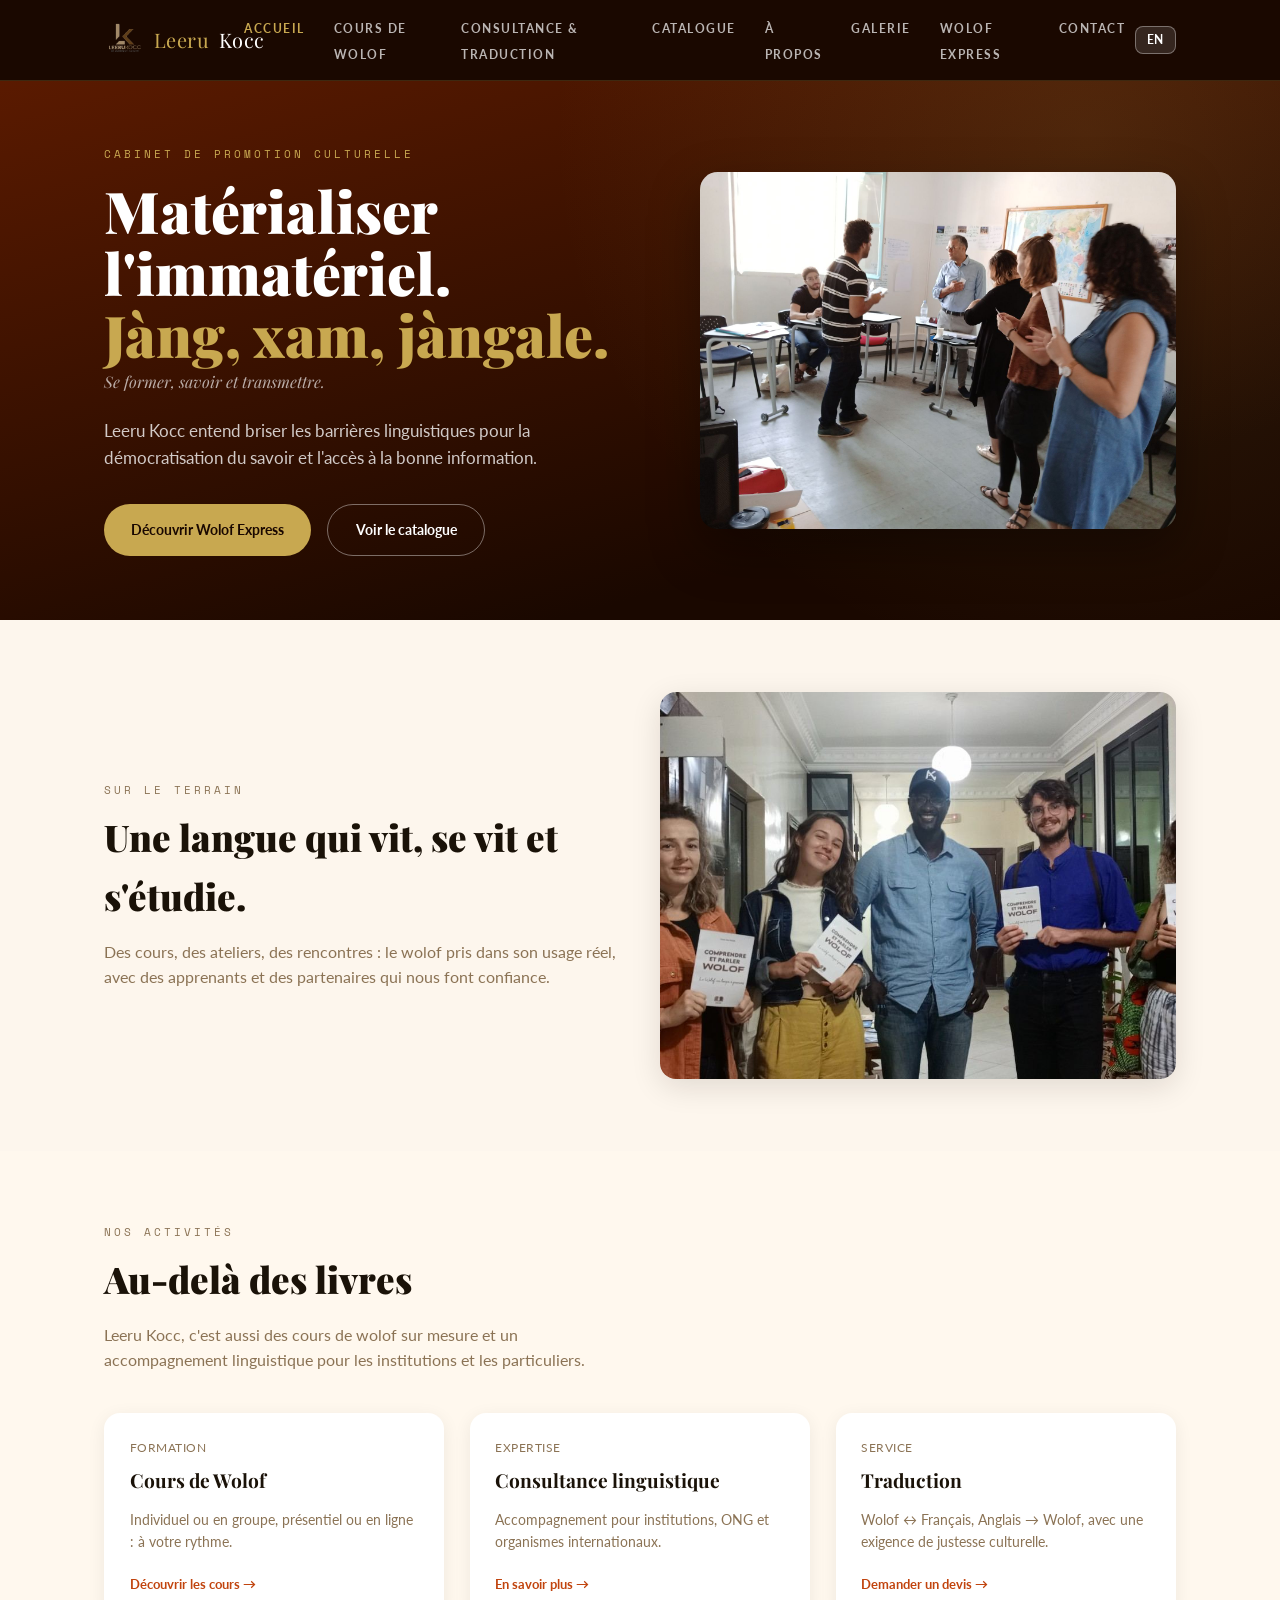
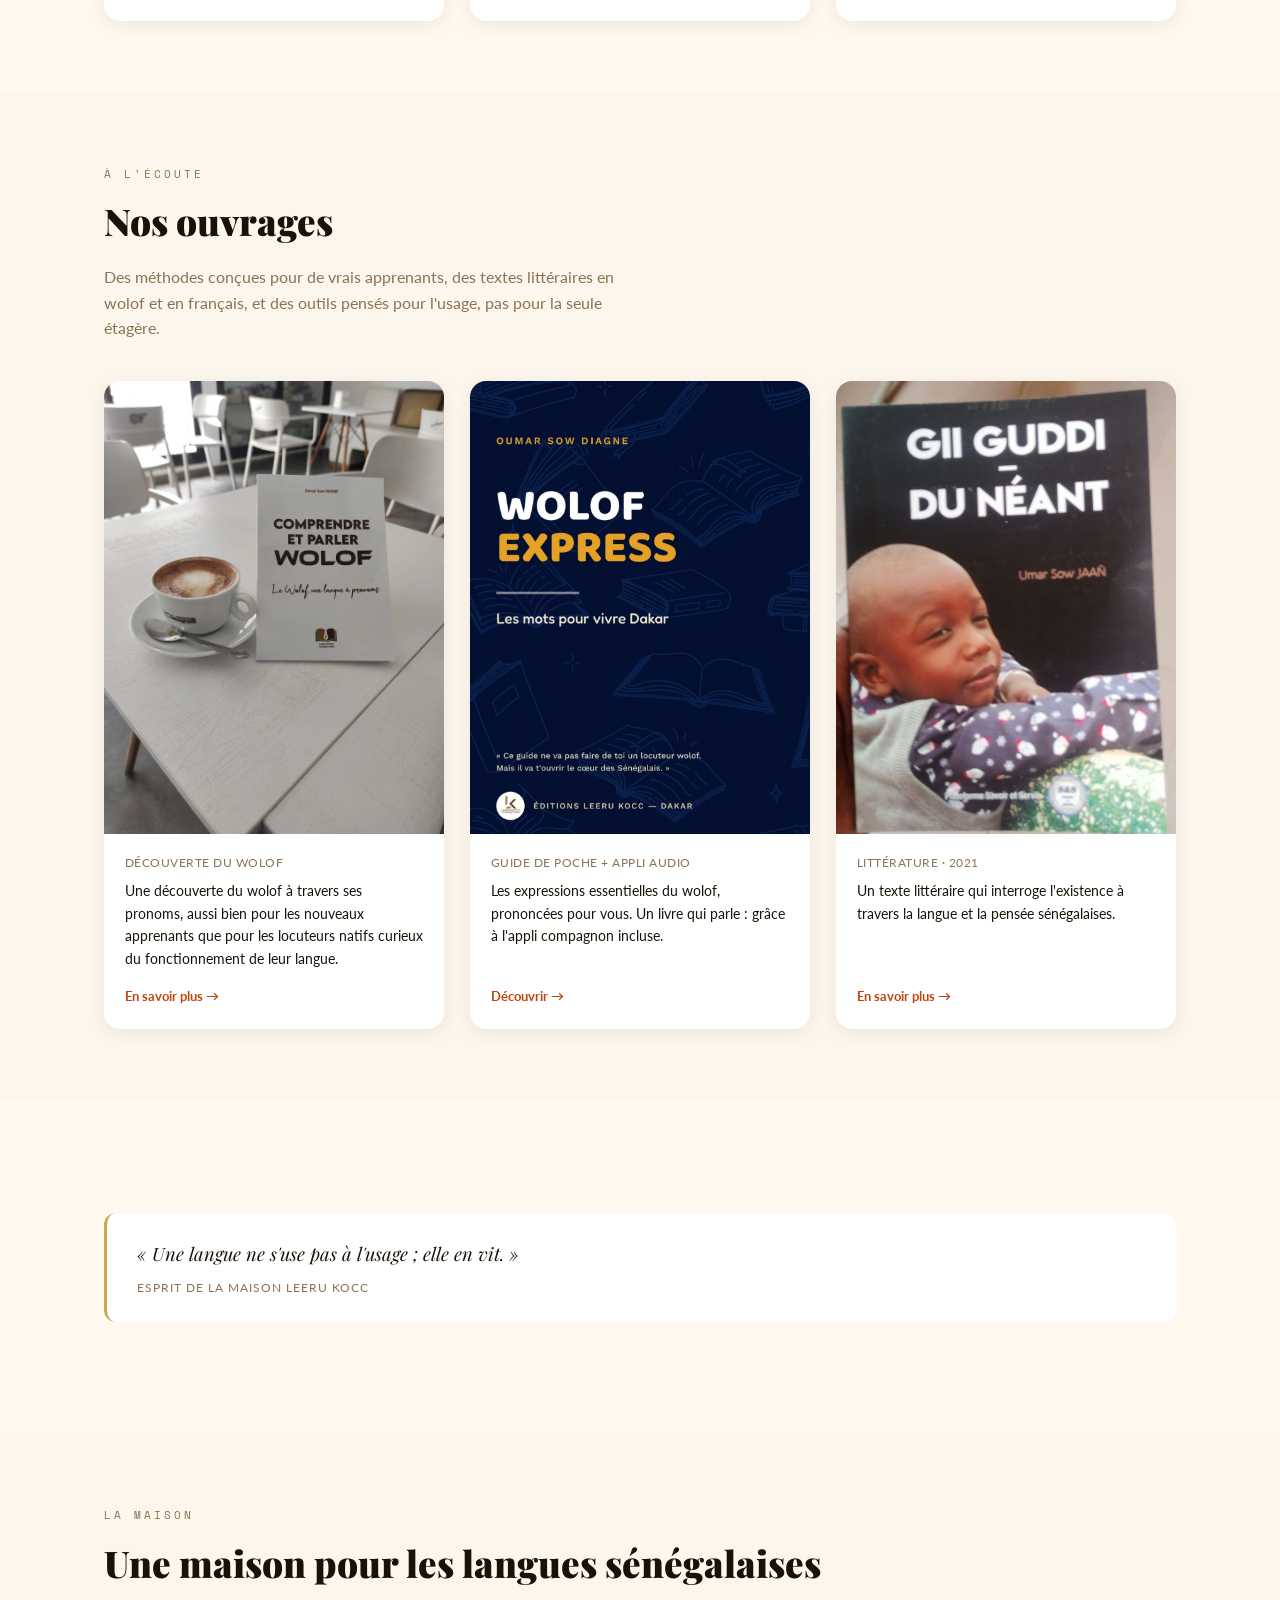
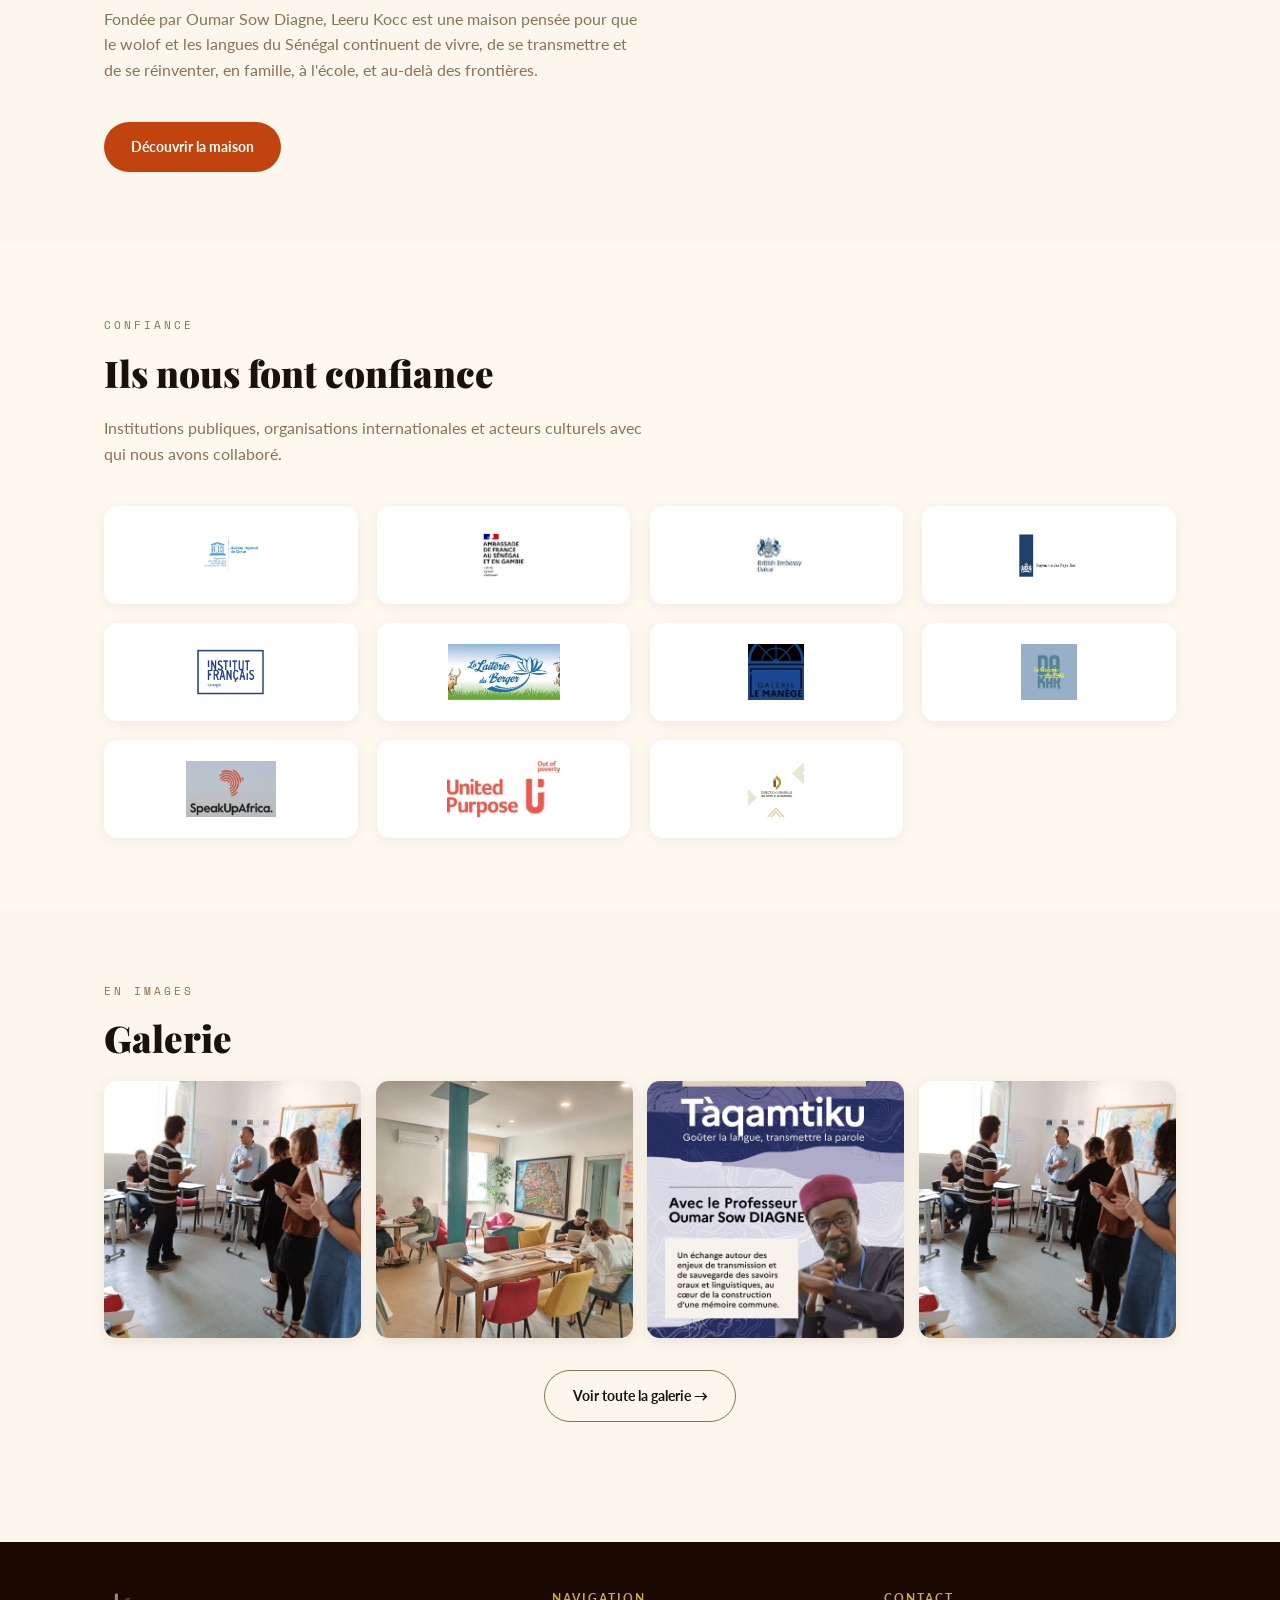
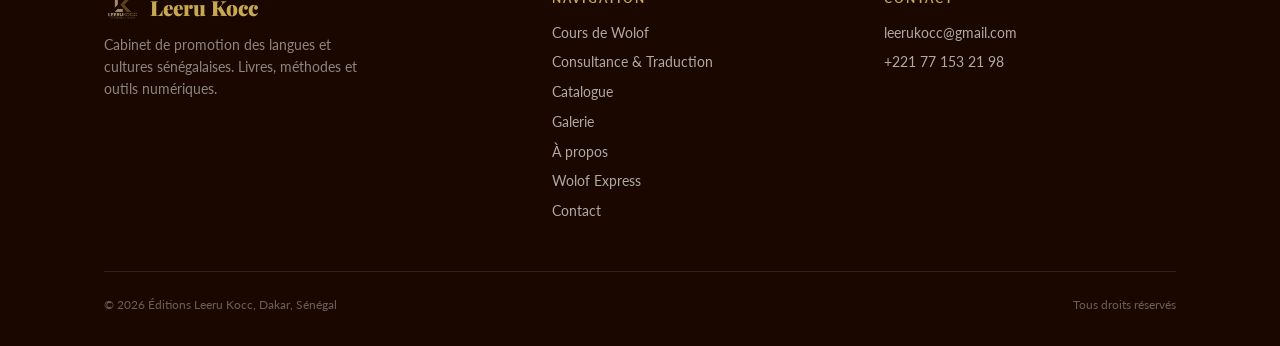
==== index.html @ 1b36f41f "Add files via upload" ====
<!DOCTYPE html>
<html lang="fr">
<head>
<meta charset="UTF-8">
<meta name="viewport" content="width=device-width, initial-scale=1.0">
<title>Leeru Kocc : Langues et cultures sénégalaises</title>
<meta name="description" content="Éditions Leeru Kocc : livres, méthodes et outils numériques pour apprendre et transmettre les langues et cultures du Sénégal.">
<link href="https://fonts.googleapis.com/css2?family=Playfair+Display:ital,wght@0,700;0,900;1,400&family=Lato:wght@400;700&family=Space+Mono:wght@400;700&display=swap" rel="stylesheet">
<link rel="stylesheet" href="assets/style.css">
<link rel="icon" type="image/x-icon" href="/favicon.ico">
<link rel="icon" type="image/png" sizes="32x32" href="/assets/img/favicon-32x32.png">
<link rel="icon" type="image/png" sizes="16x16" href="/assets/img/favicon-16x16.png">
<link rel="apple-touch-icon" sizes="180x180" href="/assets/img/apple-touch-icon.png">
<meta property="og:type" content="website">
<meta property="og:site_name" content="Leeru Kocc">
<meta property="og:title" content="Leeru Kocc : Langues et cultures sénégalaises">
<meta property="og:description" content="Leeru Kocc entend briser les barrières linguistiques pour la démocratisation du savoir et l'accès à la bonne information.">
<meta property="og:image" content="https://leerukocc.com/assets/img/og-image-site.jpg">
<meta property="og:image:width" content="1200">
<meta property="og:image:height" content="630">
<meta property="og:url" content="https://leerukocc.com/">
<meta name="twitter:card" content="summary_large_image">
<meta name="twitter:title" content="Leeru Kocc : Langues et cultures sénégalaises">
<meta name="twitter:description" content="Leeru Kocc entend briser les barrières linguistiques pour la démocratisation du savoir et l'accès à la bonne information.">
<meta name="twitter:image" content="https://leerukocc.com/assets/img/og-image-site.jpg">
</head>
<body data-page="index">

<nav class="site-nav">
  <div class="wrap">
    <a href="index.html" class="brand"><img src="assets/img/logo-leeru-kocc.png" alt="Leeru Kocc"> <span style="color:var(--or);">Leeru</span><span style="color:#FFF;"> Kocc</span></a>
    <button class="nav-toggle" id="navToggle" aria-label="Menu">☰</button>
    <ul class="nav-links" id="navLinks">
      <li><a href="index.html" class="active" data-i18n="nav_accueil">Accueil</a></li>
      <li><a href="cours.html" data-i18n="nav_cours">Cours de Wolof</a></li>
      <li><a href="consultance.html" data-i18n="nav_consultance">Consultance &amp; Traduction</a></li>
      <li><a href="catalogue.html" data-i18n="nav_catalogue">Catalogue</a></li>
      <li><a href="a-propos.html" data-i18n="nav_apropos">À propos</a></li>
      <li><a href="galerie.html" data-i18n="nav_galerie">Galerie</a></li>
      <li><a href="wolof-express.html" data-i18n="nav_wolofExpress">Wolof Express</a></li>
      <li><a href="contact.html" data-i18n="nav_contact">Contact</a></li>
    </ul>
  </div>
</nav>

<header class="hero">
  <div class="wrap">
    <div>
    <div class="hero-eyebrow" data-i18n="idx_heroEyebrow">Cabinet de promotion culturelle</div>
    <h1 data-i18n="idx_h1">Matérialiser l'immatériel.<br><span style="color:var(--or);">Jàng, xam, jàngale.</span></h1>
    <p style="font-family:'Playfair Display',serif;font-style:italic;font-size:1rem;color:rgba(255,255,255,0.65);margin-top:-1rem;margin-bottom:1.5rem;" data-i18n="idx_subtitle">Se former, savoir et transmettre.</p>
    <p data-i18n="idx_heroP">Leeru Kocc entend briser les barrières linguistiques pour la démocratisation du savoir et l'accès à la bonne information.</p>
    <div class="hero-actions">
      <a href="wolof-express.html" class="btn btn-primary" data-i18n="idx_btnDiscover">Découvrir Wolof Express</a>
      <a href="catalogue.html" class="btn btn-outline" data-i18n="idx_btnCatalogue">Voir le catalogue</a>
    </div>
    </div>
    <div class="hero-image reveal in">
      <img src="assets/img/cours-groupe-1.jpg" alt="Cours de wolof Leeru Kocc, groupe en formation">
    </div>
  </div>
</header>

<section>
  <div class="wrap">
    <div class="grid grid-2" style="align-items:center;gap:2.5rem;">
      <div class="photo-feature reveal" style="aspect-ratio:4/3;order:2;">
        <img src="assets/img/remise-livre-groupe.jpg" alt="Remise du livre Comprendre et Parler Wolof">
      </div>
      <div class="reveal" style="order:1;">
        <div class="section-label" data-i18n="idx_terrainLabel">Sur le terrain</div>
        <h2 class="section-title" data-i18n="idx_terrainTitle">Une langue qui vit, se vit et s'étudie.</h2>
        <p style="color:var(--brun-clair);" data-i18n="idx_terrainP">Des cours, des ateliers, des rencontres : le wolof pris dans son usage réel, avec des apprenants et des partenaires qui nous font confiance.</p>
      </div>
    </div>
  </div>
</section>

<section style="background:#FFF8EE;">
  <div class="wrap">
    <div class="section-label" data-i18n="idx_activitesLabel">Nos activités</div>
    <h2 class="section-title" data-i18n="idx_activitesTitle">Au-delà des livres</h2>
    <p class="section-intro" data-i18n="idx_activitesIntro">Leeru Kocc, c'est aussi des cours de wolof sur mesure et un accompagnement linguistique pour les institutions et les particuliers.</p>
    <div class="grid grid-3">
      <div class="card" style="padding:1.6rem;">
        <div class="book-meta" data-i18n="idx_card1Meta">Formation</div>
        <h3 style="font-family:'Playfair Display',serif;font-size:1.2rem;margin:0.3rem 0 0.8rem;" data-i18n="idx_card1Title">Cours de Wolof</h3>
        <p style="font-size:0.88rem;color:var(--brun-clair);margin-bottom:1rem;" data-i18n="idx_card1P">Individuel ou en groupe, présentiel ou en ligne : à votre rythme.</p>
        <a href="cours.html" class="book-link" data-i18n="idx_card1Link">Découvrir les cours →</a>
      </div>
      <div class="card" style="padding:1.6rem;">
        <div class="book-meta" data-i18n="idx_card2Meta">Expertise</div>
        <h3 style="font-family:'Playfair Display',serif;font-size:1.2rem;margin:0.3rem 0 0.8rem;" data-i18n="idx_card2Title">Consultance linguistique</h3>
        <p style="font-size:0.88rem;color:var(--brun-clair);margin-bottom:1rem;" data-i18n="idx_card2P">Accompagnement pour institutions, ONG et organismes internationaux.</p>
        <a href="consultance.html" class="book-link" data-i18n="idx_card2Link">En savoir plus →</a>
      </div>
      <div class="card" style="padding:1.6rem;">
        <div class="book-meta" data-i18n="idx_card3Meta">Service</div>
        <h3 style="font-family:'Playfair Display',serif;font-size:1.2rem;margin:0.3rem 0 0.8rem;" data-i18n="idx_card3Title">Traduction</h3>
        <p style="font-size:0.88rem;color:var(--brun-clair);margin-bottom:1rem;" data-i18n="idx_card3P">Wolof ↔ Français, Anglais → Wolof, avec une exigence de justesse culturelle.</p>
        <a href="consultance.html" class="book-link" data-i18n="idx_card3Link">Demander un devis →</a>
      </div>
    </div>
  </div>
</section>

<section>
  <div class="wrap">
    <div class="section-label" data-i18n="idx_ouvragesLabel">À l'écoute</div>
    <h2 class="section-title" data-i18n="idx_ouvragesTitle">Nos ouvrages</h2>
    <p class="section-intro" data-i18n="idx_ouvragesIntro">Des méthodes conçues pour de vrais apprenants, des textes littéraires en wolof et en français, et des outils pensés pour l'usage, pas pour la seule étagère.</p>

    <div class="grid grid-3">
      <div class="card book-card">
        <div class="book-cover" style="padding:0;overflow:hidden;"><img src="assets/img/livre-comprendre-parler-wolof.jpg" alt="Comprendre et Parler Wolof" style="width:100%;height:100%;object-fit:cover;"></div>
        <div class="book-body">
          <div class="book-meta" data-i18n="idx_book1Meta">Découverte du wolof</div>
          <p class="book-desc" data-i18n="idx_book1P">Une découverte du wolof à travers ses pronoms, aussi bien pour les nouveaux apprenants que pour les locuteurs natifs curieux du fonctionnement de leur langue.</p>
          <a href="catalogue.html" class="book-link" data-i18n="idx_book1Link">En savoir plus →</a>
        </div>
      </div>

      <div class="card book-card">
        <div class="book-cover" style="padding:0;overflow:hidden;"><img src="assets/img/livre-wolof-express.jpg" alt="Wolof Express — Les mots pour vivre Dakar" style="width:100%;height:100%;object-fit:cover;"></div>
        <div class="book-body">
          <div class="book-meta" data-i18n="idx_book2Meta">Guide de poche + appli audio</div>
          <p class="book-desc" data-i18n="idx_book2P">Les expressions essentielles du wolof, prononcées pour vous. Un livre qui parle : grâce à l'appli compagnon incluse.</p>
          <a href="wolof-express.html" class="book-link" data-i18n="idx_book2Link">Découvrir →</a>
        </div>
      </div>

      <div class="card book-card">
        <div class="book-cover" style="padding:0;overflow:hidden;"><img src="assets/img/livre-gii-guddi.jpg" alt="Gii Guddi : Du Néant" style="width:100%;height:100%;object-fit:cover;"></div>
        <div class="book-body">
          <div class="book-meta" data-i18n="idx_book3Meta">Littérature · 2021</div>
          <p class="book-desc" data-i18n="idx_book3P">Un texte littéraire qui interroge l'existence à travers la langue et la pensée sénégalaises.</p>
          <a href="catalogue.html" class="book-link" data-i18n="idx_book3Link">En savoir plus →</a>
        </div>
      </div>
    </div>
  </div>
</section>

<section style="background:#FFF8EE;">
  <div class="wrap">
    <div class="citation">
      <p data-i18n="idx_citation">« Une langue ne s'use pas à l'usage ; elle en vit. »</p>
      <cite data-i18n="idx_citeAuthor">Esprit de la maison Leeru Kocc</cite>
    </div>
  </div>
</section>

<section>
  <div class="wrap">
    <div class="section-label" data-i18n="idx_maisonLabel">La maison</div>
    <h2 class="section-title" data-i18n="idx_maisonTitle">Une maison pour les langues sénégalaises</h2>
    <p class="section-intro" data-i18n="idx_maisonIntro">Fondée par Oumar Sow Diagne, Leeru Kocc est une maison pensée pour que le wolof et les langues du Sénégal continuent de vivre, de se transmettre et de se réinventer, en famille, à l'école, et au-delà des frontières.</p>
    <a href="a-propos.html" class="btn btn-terracotta" data-i18n="idx_maisonBtn">Découvrir la maison</a>
  </div>
</section>

<section style="background:#FFF8EE;">
  <div class="wrap">
    <div class="section-label reveal" data-i18n="idx_confianceLabel">Confiance</div>
    <h2 class="section-title reveal" data-i18n="idx_confianceTitle">Ils nous font confiance</h2>
    <p class="section-intro reveal" data-i18n="idx_confianceIntro">Institutions publiques, organisations internationales et acteurs culturels avec qui nous avons collaboré.</p>
    <div class="partners-grid reveal">
      <div class="partner-chip"><img src="assets/img/partners/unesco.png" alt="UNESCO"></div>
      <div class="partner-chip"><img src="assets/img/partners/ambassade-france.png" alt="Ambassade de France"></div>
      <div class="partner-chip"><img src="assets/img/partners/british-embassy.jpg" alt="Ambassade d'Angleterre"></div>
      <div class="partner-chip"><img src="assets/img/partners/pays-bas.png" alt="Royaume des Pays-Bas"></div>
      <div class="partner-chip"><img src="assets/img/partners/institut-francais.png" alt="Institut Français"></div>
      <div class="partner-chip"><img src="assets/img/partners/laiterie-du-berger.jpg" alt="Laiterie du Berger"></div>
      <div class="partner-chip"><img src="assets/img/partners/galerie-le-manege.jpg" alt="Galerie Le Manège"></div>
      <div class="partner-chip"><img src="assets/img/partners/galerie-19m.jpg" alt="Galerie du 19M"></div>
      <div class="partner-chip"><img src="assets/img/partners/speak-up-africa.jpg" alt="Speak Up Africa"></div>
      <div class="partner-chip"><img src="assets/img/partners/u-purpose.jpg" alt="U-purpose"></div>
      <div class="partner-chip"><img src="assets/img/partners/dgid.jpg" alt="Inspection Générale des Impôts et Domaines"></div>
    </div>
  </div>
</section>

<section>
  <div class="wrap">
    <div class="section-label reveal" data-i18n="idx_galerieLabel">En images</div>
    <h2 class="section-title reveal" data-i18n="idx_galerieTitle">Galerie</h2>
    <div class="gallery-grid reveal">
      <div class="gallery-item"><img src="assets/img/cours-institut-francais-1.jpg" alt="Cours de wolof"></div>
      <div class="gallery-item"><img src="assets/img/reunion-institutionnelle-1.jpg" alt="Atelier institutionnel"></div>
      <div class="gallery-item"><img src="assets/img/affiche-taqamtiku.jpg" alt="Tàqamtiku"></div>
      <div class="gallery-item"><img src="assets/img/cours-groupe-1.jpg" alt="Groupe en formation"></div>
    </div>
    <div style="text-align:center;margin-top:2rem;">
      <a href="galerie.html" class="btn btn-outline" style="border-color:var(--brun-clair);color:var(--brun);" data-i18n="idx_galerieBtn">Voir toute la galerie →</a>
    </div>
  </div>
</section>

<footer class="site-footer">
  <div class="wrap">
    <div class="footer-grid">
      <div>
        <div class="footer-brand" style="display:flex;align-items:center;gap:0.6rem;"><img src="assets/img/logo-leeru-kocc.png" alt="Leeru Kocc" style="height:36px;"> Leeru Kocc</div>
        <p class="footer-tagline" data-i18n="footer_tagline_a">Cabinet de promotion des langues et cultures sénégalaises. Livres, méthodes et outils numériques.</p>
      </div>
      <div class="footer-col">
        <h4 data-i18n="footer_navTitle">Navigation</h4>
        <a href="cours.html" data-i18n="nav_cours">Cours de Wolof</a>
        <a href="consultance.html" data-i18n="nav_consultance">Consultance &amp; Traduction</a>
        <a href="catalogue.html" data-i18n="nav_catalogue">Catalogue</a>
        <a href="galerie.html" data-i18n="nav_galerie">Galerie</a>
        <a href="a-propos.html" data-i18n="nav_apropos">À propos</a>
        <a href="wolof-express.html" data-i18n="nav_wolofExpress">Wolof Express</a>
        <a href="contact.html" data-i18n="nav_contact">Contact</a>
      </div>
      <div class="footer-col">
        <h4 data-i18n="footer_contactTitle">Contact</h4>
        <p>leerukocc@gmail.com</p>
        <p>+221 77 153 21 98</p>
      </div>
    </div>
    <div class="footer-bottom">
      <span>© 2026 Éditions Leeru Kocc, Dakar, Sénégal</span>
      <span data-i18n="footer_rights">Tous droits réservés</span>
    </div>
  </div>
</footer>

<script src="assets/script.js"></script>
<script src="assets/i18n.js"></script>
</body>
</html>
---- assets/style.css ----
/* ===========================================================
   LEERU KOCC — Feuille de style commune
   Identité reprise de l'app Wolof Express : nuit / or / terracotta / crème
   =========================================================== */

:root{
  --nuit:#1A0800;
  --nuit2:#5A1A00;
  --or:#C8A850;
  --terracotta:#C1440E;
  --baobab:#2A6B3A;
  --creme:#FDF6ED;
  --brun:#1A1208;
  --brun-clair:#8B7355;
  --blanc:#FFFFFF;
  --max:1120px;
}

*{box-sizing:border-box;margin:0;padding:0;}

html{scroll-behavior:smooth;}

body{
  font-family:'Lato',sans-serif;
  background:var(--creme);
  color:var(--brun);
  line-height:1.6;
}

img{max-width:100%;display:block;}
a{color:inherit;text-decoration:none;}

.wrap{max-width:var(--max);margin:0 auto;padding:0 1.5rem;}

/* ---------- Nav ---------- */
.site-nav{
  position:sticky;top:0;z-index:50;
  background:var(--nuit);
  border-bottom:1px solid rgba(200,168,80,0.2);
}
.site-nav .wrap{
  display:flex;align-items:center;justify-content:space-between;
  padding-top:0.9rem;padding-bottom:0.9rem;
}
.brand{
  font-family:'Playfair Display',serif;
  font-weight:900;font-size:1.25rem;color:var(--or);
  letter-spacing:0.5px;
  display:flex;align-items:center;gap:0.6rem;
}
.brand span{color:var(--blanc);font-weight:400;}
.brand img{height:40px;width:auto;display:block;}

/* ---------- Reveal on scroll ---------- */
.reveal{opacity:0;transform:translateY(24px);transition:opacity 0.7s ease, transform 0.7s ease;}
.reveal.in{opacity:1;transform:translateY(0);}

/* ---------- Partenaires ---------- */
.partners-grid{
  display:grid;grid-template-columns:repeat(4,1fr);gap:1.2rem;
}
@media(max-width:820px){.partners-grid{grid-template-columns:repeat(2,1fr);}}
.partner-chip{
  background:var(--blanc);border-radius:0.8rem;
  padding:1.3rem 1rem;text-align:center;
  box-shadow:0 3px 14px rgba(26,18,8,0.06);
  display:flex;align-items:center;justify-content:center;
  min-height:90px;
  font-family:'Space Mono',monospace;font-size:0.78rem;
  color:var(--brun);letter-spacing:0.3px;
  transition:transform 0.2s, box-shadow 0.2s;
}
.partner-chip:hover{transform:translateY(-3px);box-shadow:0 8px 22px rgba(26,18,8,0.12);}
.partner-chip img{max-width:100%;max-height:56px;object-fit:contain;filter:grayscale(15%);}

/* ---------- Galerie ---------- */
.gallery-grid{
  display:grid;grid-template-columns:repeat(4,1fr);gap:0.9rem;
}
@media(max-width:820px){.gallery-grid{grid-template-columns:repeat(2,1fr);}}
.gallery-item{
  border-radius:0.8rem;overflow:hidden;aspect-ratio:1/1;
  box-shadow:0 4px 16px rgba(26,18,8,0.08);
}
.gallery-item img{
  width:100%;height:100%;object-fit:cover;
  transition:transform 0.4s ease;display:block;
}
.gallery-item:hover img{transform:scale(1.06);}

/* ---------- Photo bleed section ---------- */
.photo-feature{
  border-radius:1rem;overflow:hidden;box-shadow:0 8px 30px rgba(26,18,8,0.12);
}
.photo-feature img{width:100%;height:100%;object-fit:cover;display:block;}
.nav-links{display:flex;gap:1.8rem;list-style:none;}
.nav-links a{
  font-size:0.78rem;letter-spacing:1.5px;text-transform:uppercase;
  color:rgba(255,255,255,0.7);font-weight:700;
  transition:color 0.2s;
}
.nav-links a:hover,.nav-links a.active{color:var(--or);}
.nav-toggle{display:none;background:none;border:none;color:var(--or);font-size:1.4rem;cursor:pointer;}

@media(max-width:760px){
  .nav-links{
    position:absolute;top:100%;left:0;right:0;
    background:var(--nuit);flex-direction:column;gap:0;
    max-height:0;overflow:hidden;transition:max-height 0.3s ease;
    border-bottom:1px solid rgba(200,168,80,0.2);
  }
  .nav-links.open{max-height:300px;}
  .nav-links li{border-top:1px solid rgba(255,255,255,0.06);}
  .nav-links a{display:block;padding:1rem 1.5rem;}
  .nav-toggle{display:block;}
}

/* ---------- Hero ---------- */
.hero{
  background:
    radial-gradient(circle at 85% 10%, rgba(200,168,80,0.14) 0%, transparent 45%),
    linear-gradient(165deg, var(--nuit2) 0%, var(--nuit) 78%);
  color:var(--blanc);
  padding:4rem 0;
  position:relative;overflow:hidden;
}
.hero .wrap{
  display:grid;grid-template-columns:1.15fr 1fr;gap:3rem;align-items:center;
}
.hero-image{
  border-radius:1.1rem;overflow:hidden;
  box-shadow:0 20px 50px rgba(0,0,0,0.35);
  aspect-ratio:4/3;
}
.hero-image img{width:100%;height:100%;object-fit:cover;display:block;}
@media(max-width:900px){
  .hero .wrap{grid-template-columns:1fr;}
  .hero-image{display:none;}
}
.hero-eyebrow{
  font-family:'Space Mono',monospace;font-size:0.7rem;
  letter-spacing:3px;text-transform:uppercase;color:var(--or);
  margin-bottom:1rem;
}
.hero h1{
  font-family:'Playfair Display',serif;font-weight:900;
  font-size:clamp(2.2rem,5vw,3.6rem);line-height:1.08;
  max-width:14ch;margin-bottom:1.2rem;
}
.hero p{
  font-size:1.05rem;color:rgba(255,255,255,0.78);
  max-width:46ch;margin-bottom:2rem;
}
.hero-actions{display:flex;gap:1rem;flex-wrap:wrap;}

.btn{
  display:inline-flex;align-items:center;gap:0.5rem;
  padding:0.85rem 1.7rem;border-radius:2rem;
  font-weight:700;font-size:0.88rem;cursor:pointer;
  border:none;transition:transform 0.15s, opacity 0.15s;
}
.btn:active{transform:scale(0.97);}
.btn-primary{background:var(--or);color:var(--nuit);}
.btn-primary:hover{opacity:0.9;}
.btn-outline{background:transparent;color:var(--blanc);border:1px solid rgba(255,255,255,0.4);}
.btn-outline:hover{border-color:var(--or);color:var(--or);}
.btn-dark{background:var(--nuit);color:var(--or);}
.btn-terracotta{background:var(--terracotta);color:var(--blanc);}

/* ---------- Sections ---------- */
section{padding:4.5rem 0;}
.section-label{
  font-family:'Space Mono',monospace;font-size:0.7rem;
  letter-spacing:3px;text-transform:uppercase;color:var(--brun-clair);
  margin-bottom:0.6rem;
}
.section-title{
  font-family:'Playfair Display',serif;font-weight:900;
  font-size:clamp(1.6rem,3.2vw,2.3rem);margin-bottom:0.8rem;
}
.section-intro{
  color:var(--brun-clair);max-width:60ch;margin-bottom:2.5rem;font-size:1rem;
}

/* ---------- Cards ---------- */
.grid{display:grid;gap:1.6rem;}
.grid-3{grid-template-columns:repeat(3,1fr);}
.grid-2{grid-template-columns:repeat(2,1fr);}
@media(max-width:820px){.grid-3,.grid-2{grid-template-columns:1fr;}}

.card{
  background:var(--blanc);border-radius:1rem;
  box-shadow:0 4px 18px rgba(26,18,8,0.07);
  overflow:hidden;
}

.book-card{display:flex;flex-direction:column;}
.book-cover{
  aspect-ratio:3/4;
  background:linear-gradient(150deg,var(--nuit2),var(--nuit));
  display:flex;align-items:center;justify-content:center;
  padding:1.5rem;text-align:center;position:relative;
}
.book-cover .btag{
  position:absolute;top:0.8rem;right:0.8rem;
  font-family:'Space Mono',monospace;font-size:0.62rem;
  letter-spacing:1px;text-transform:uppercase;
  background:rgba(200,168,80,0.16);color:var(--or);
  border:1px solid rgba(200,168,80,0.4);
  padding:0.2rem 0.55rem;border-radius:1rem;
}
.book-cover h3{
  font-family:'Playfair Display',serif;font-weight:700;
  color:var(--or);font-size:1.15rem;line-height:1.3;
}
.book-body{padding:1.2rem 1.3rem 1.4rem;flex:1;display:flex;flex-direction:column;}
.book-meta{font-size:0.72rem;color:var(--brun-clair);letter-spacing:0.5px;margin-bottom:0.5rem;text-transform:uppercase;}
.book-desc{font-size:0.88rem;color:var(--brun);flex:1;margin-bottom:1rem;}
.book-link{font-size:0.8rem;font-weight:700;color:var(--terracotta);}

/* ---------- Proverbe / citation bloc ---------- */
.citation{
  background:var(--blanc);border-left:3px solid var(--or);
  border-radius:0.75rem;padding:1.6rem 1.9rem;margin:2.5rem 0;
}
.citation p{
  font-family:'Playfair Display',serif;font-style:italic;
  font-size:1.15rem;color:var(--brun);line-height:1.6;
}
.citation cite{
  display:block;margin-top:0.6rem;font-size:0.75rem;
  color:var(--brun-clair);font-style:normal;letter-spacing:1px;text-transform:uppercase;
}

/* ---------- Footer ---------- */
.site-footer{
  background:var(--nuit);color:rgba(255,255,255,0.6);
  padding:3rem 0 2rem;margin-top:3rem;
}
.footer-grid{display:grid;grid-template-columns:1.4fr 1fr 1fr;gap:2.5rem;margin-bottom:2.5rem;}
@media(max-width:700px){.footer-grid{grid-template-columns:1fr;}}
.footer-brand{font-family:'Playfair Display',serif;font-weight:900;color:var(--or);font-size:1.3rem;margin-bottom:0.6rem;}
.footer-tagline{font-size:0.85rem;color:rgba(255,255,255,0.5);max-width:32ch;}
.footer-col h4{font-size:0.72rem;letter-spacing:2px;text-transform:uppercase;color:var(--or);margin-bottom:0.9rem;}
.footer-col a,.footer-col p{display:block;font-size:0.85rem;color:rgba(255,255,255,0.65);margin-bottom:0.5rem;}
.footer-col a:hover{color:var(--or);}
.footer-bottom{
  border-top:1px solid rgba(255,255,255,0.1);padding-top:1.5rem;
  font-size:0.72rem;color:rgba(255,255,255,0.35);
  display:flex;justify-content:space-between;flex-wrap:wrap;gap:0.5rem;
}

/* ---------- Formulaires (activation) ---------- */
.form-card{
  background:var(--blanc);border-radius:1.2rem;
  padding:2.2rem 2rem;box-shadow:0 6px 24px rgba(26,18,8,0.09);
  max-width:460px;
}
.field{margin-bottom:1.2rem;}
.field label{
  display:block;font-size:0.72rem;letter-spacing:1.5px;text-transform:uppercase;
  color:var(--brun-clair);font-weight:700;margin-bottom:0.4rem;
}
.field input{
  width:100%;padding:0.8rem 1rem;border:1.5px solid #E8DFCE;
  border-radius:0.6rem;font-size:0.95rem;font-family:'Lato',sans-serif;
  background:var(--creme);color:var(--brun);
}
.field input:focus{outline:none;border-color:var(--or);}
.field input#code{font-family:'Space Mono',monospace;letter-spacing:1px;text-transform:uppercase;}
.form-msg{
  margin-top:1rem;padding:0.8rem 1rem;border-radius:0.6rem;
  font-size:0.85rem;font-weight:700;display:none;
}
.form-msg.show{display:block;}
.form-msg.error{background:#FFEBEE;color:#B71C1C;}
.form-msg.success{background:#E8F5E9;color:var(--baobab);}
.form-msg.loading{background:#FFF3CD;color:#856404;}

/* ---------- Numbered steps ---------- */
.steps{display:flex;flex-direction:column;gap:1.1rem;margin:2rem 0;}
.step{display:flex;gap:1rem;align-items:flex-start;}
.step-num{
  font-family:'Space Mono',monospace;font-weight:700;font-size:0.85rem;
  color:var(--blanc);background:var(--terracotta);
  width:2rem;height:2rem;min-width:2rem;border-radius:50%;
  display:flex;align-items:center;justify-content:center;
}
.step-text strong{display:block;font-size:0.95rem;margin-bottom:0.15rem;}
.step-text span{font-size:0.85rem;color:var(--brun-clair);}

/* ---------- Page header (pages intérieures) ---------- */
.page-hero{
  background:linear-gradient(165deg, var(--nuit2) 0%, var(--nuit) 78%);
  color:var(--blanc);padding:3.2rem 0;
}
.page-hero h1{
  font-family:'Playfair Display',serif;font-weight:900;
  font-size:clamp(1.8rem,4vw,2.6rem);
}
.page-hero p{color:rgba(255,255,255,0.7);margin-top:0.6rem;max-width:50ch;}
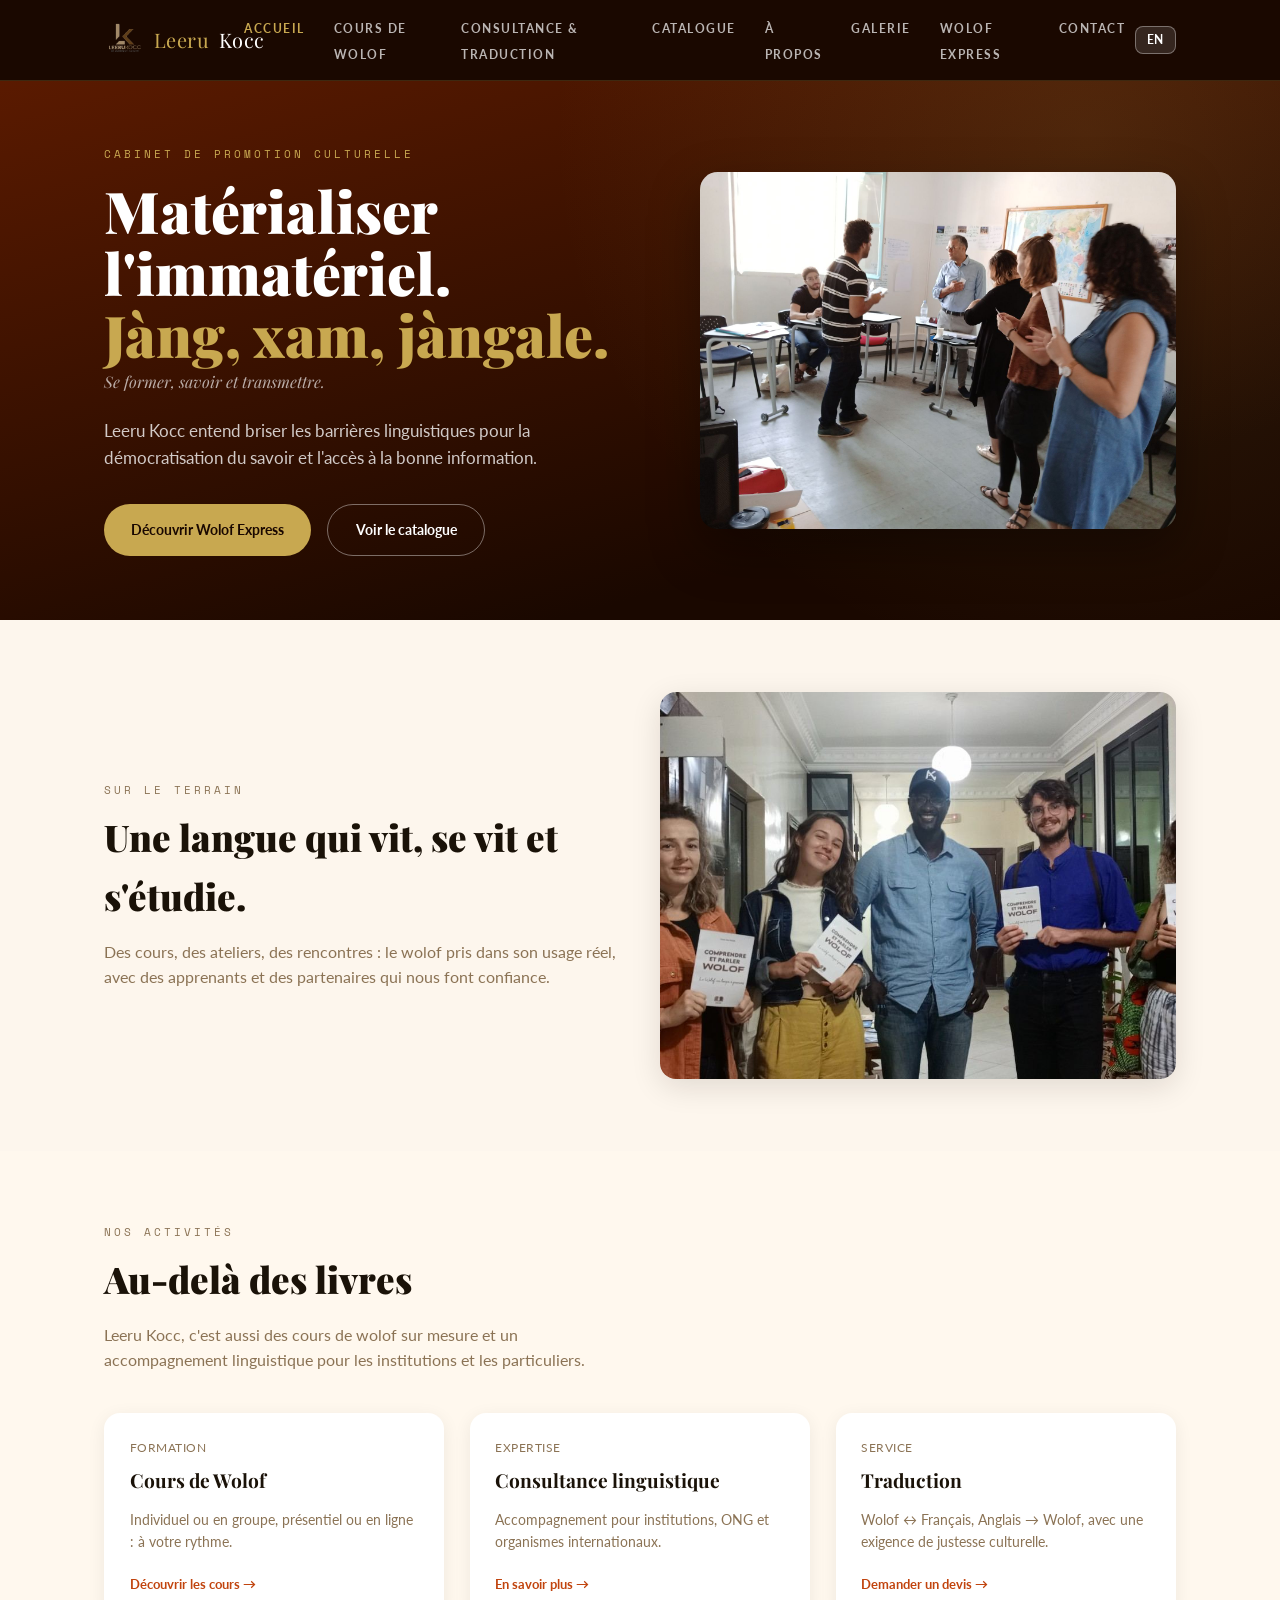
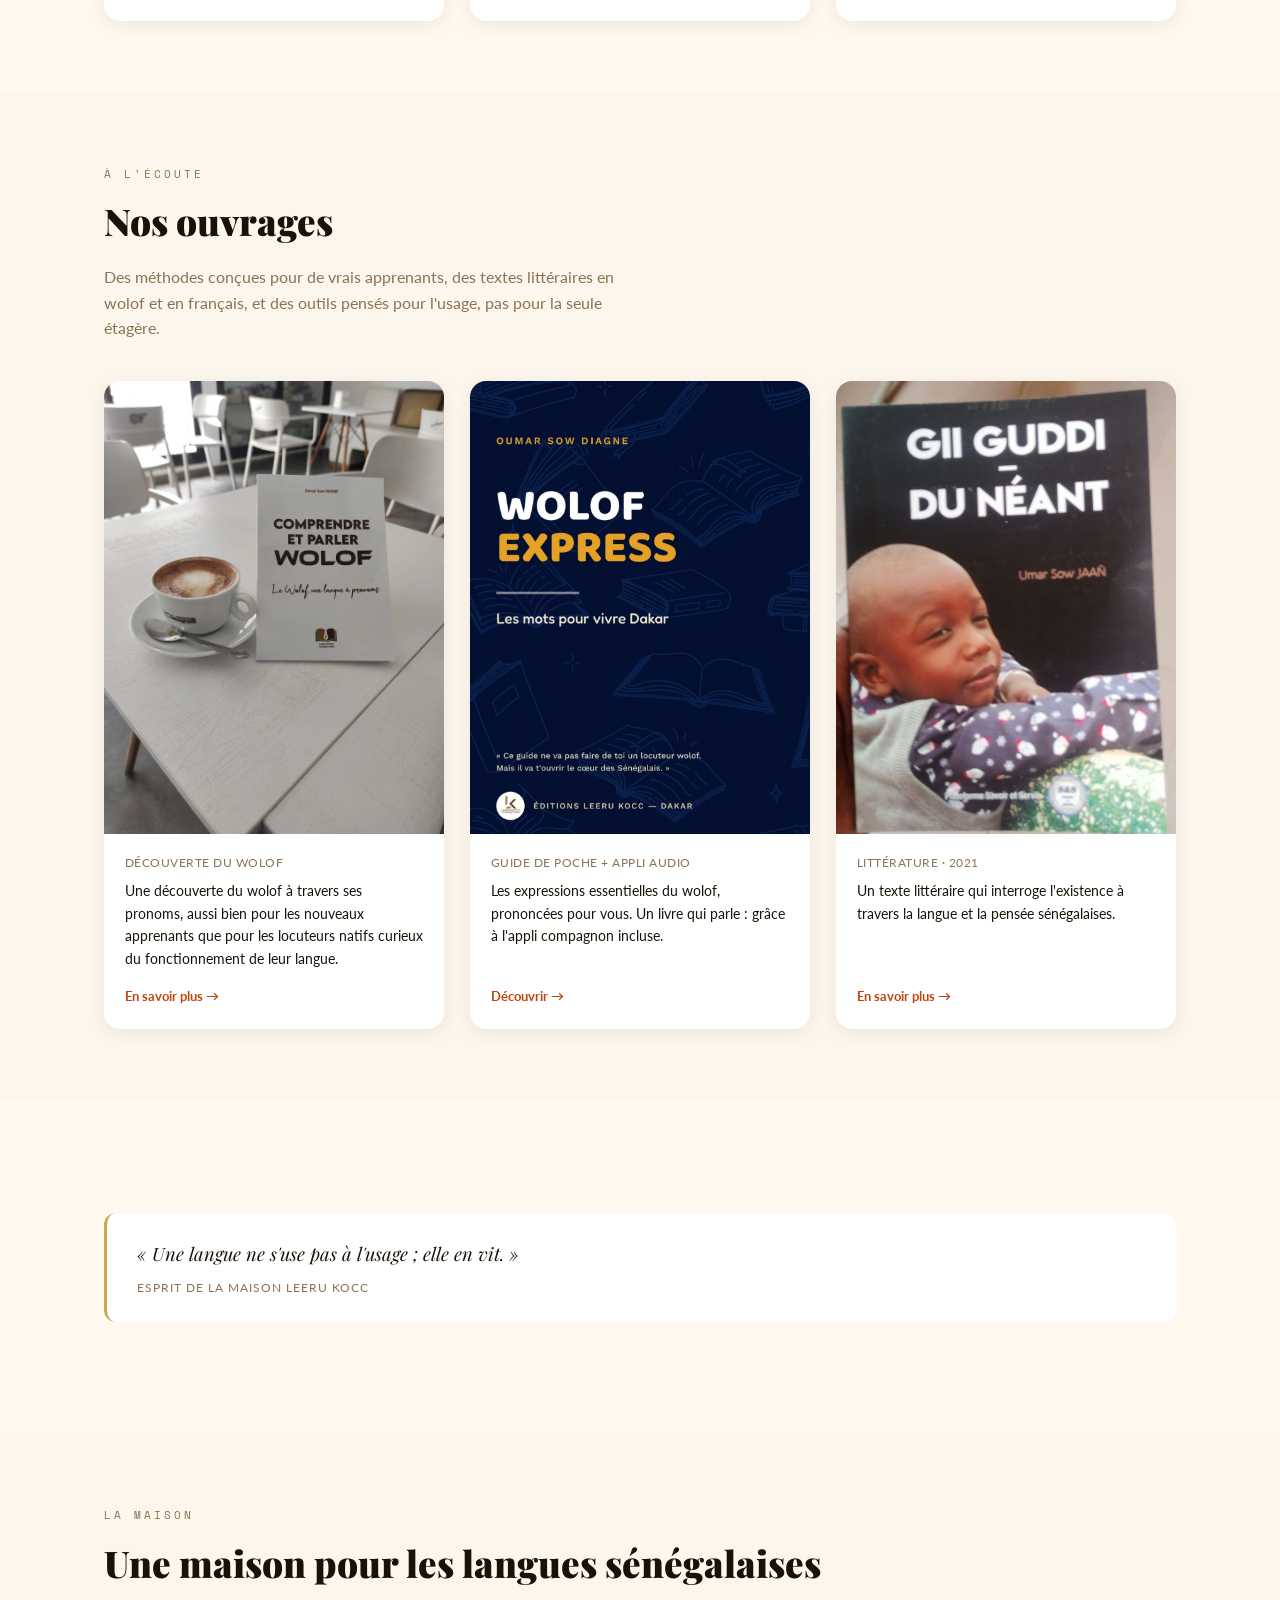
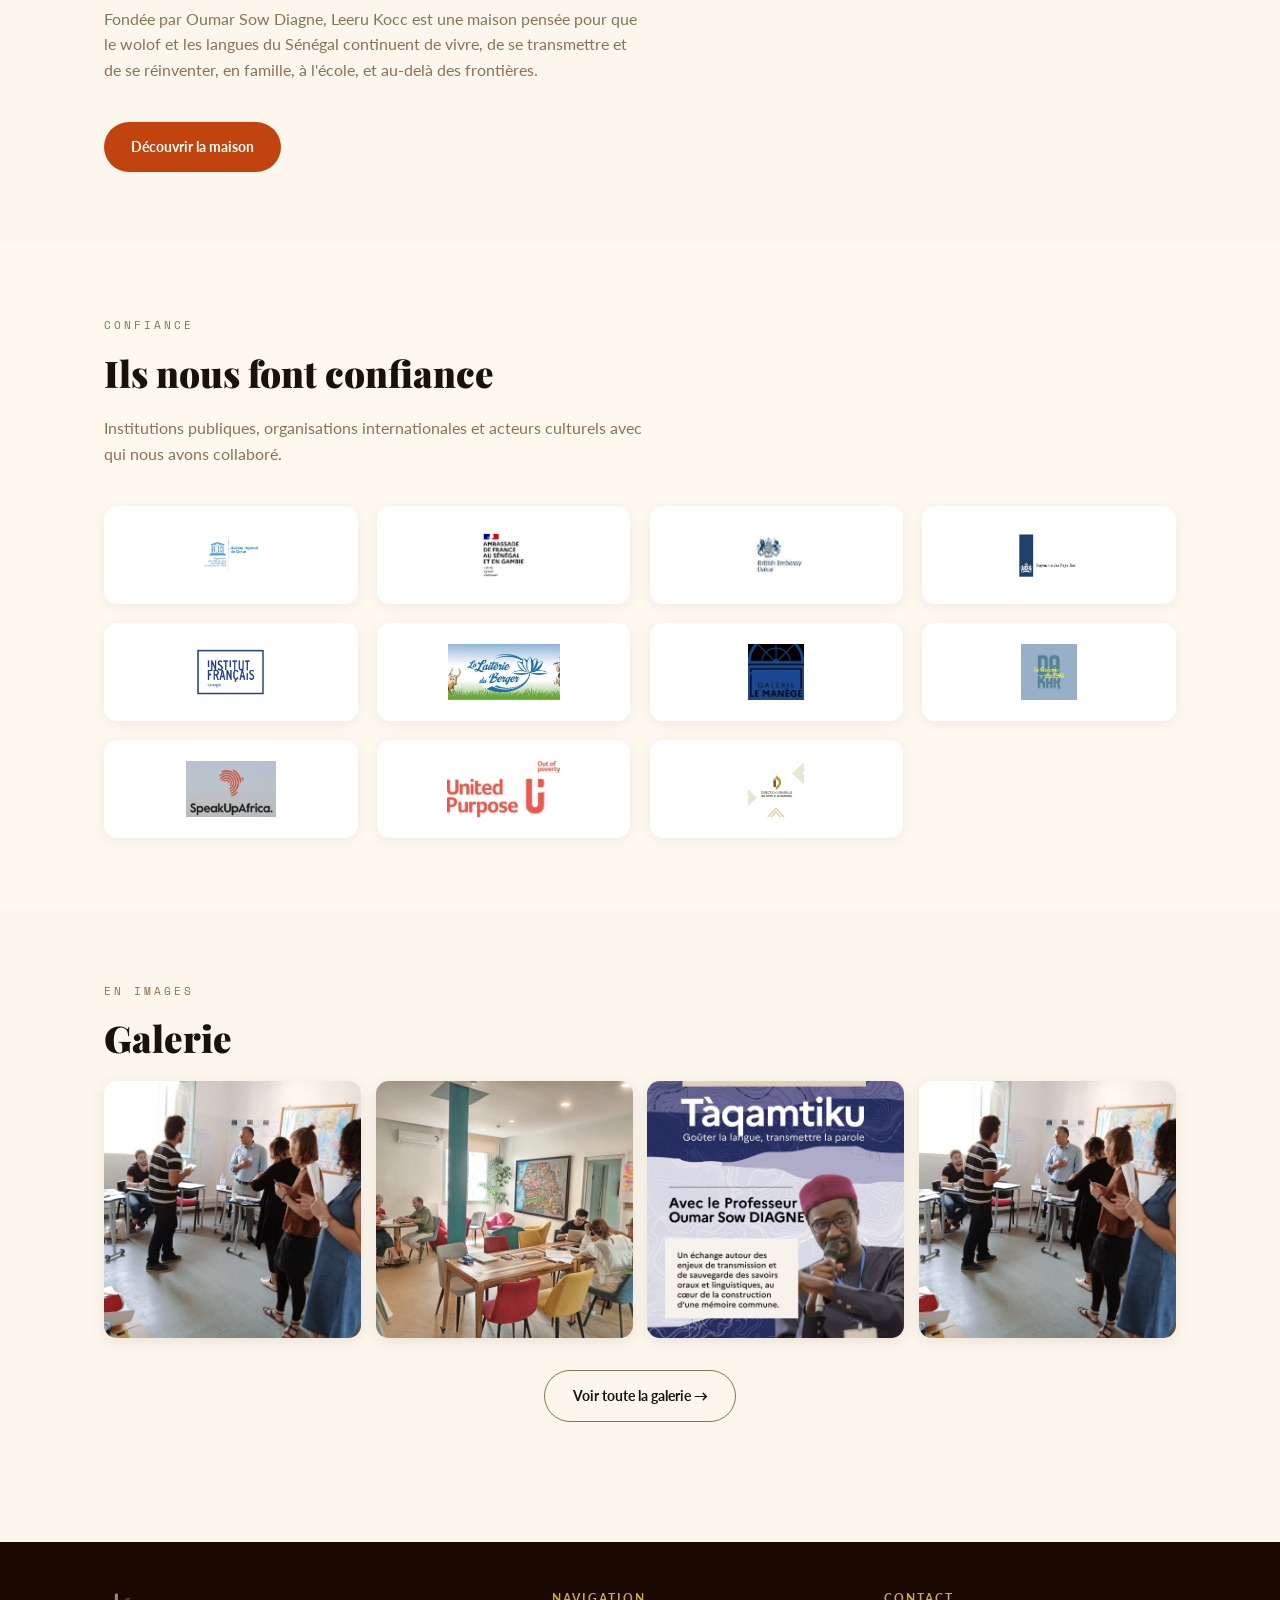
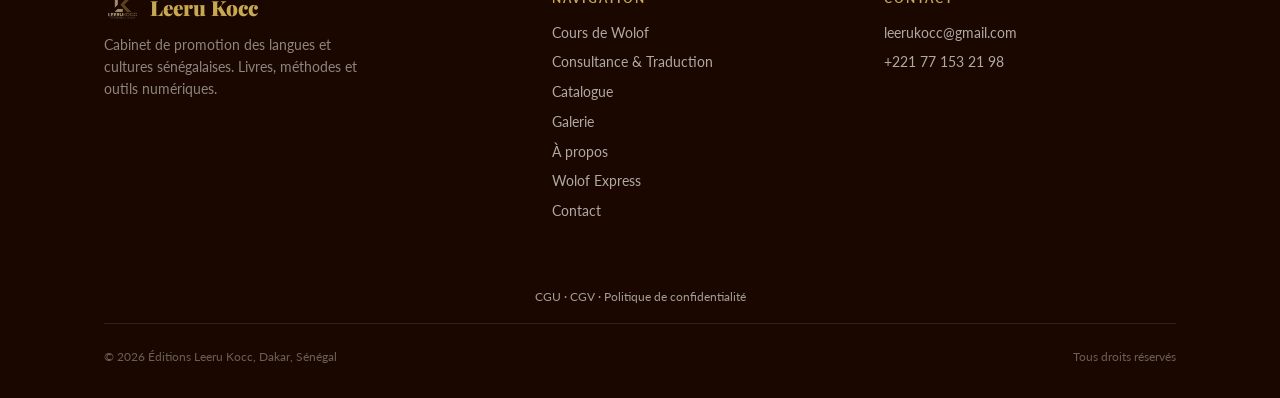
==== commit 8ebb1122: "Add files via upload" ====
--- a/index.html
+++ b/index.html
@@ -219,6 +219,9 @@
         <p>+221 77 153 21 98</p>
       </div>
     </div>
+    <div class="footer-legal" style="text-align:center;padding:1rem 0;font-size:0.78rem;">
+      <a href="cgu.html">CGU</a> · <a href="cgv.html">CGV</a> · <a href="confidentialite.html">Politique de confidentialité</a>
+    </div>
     <div class="footer-bottom">
       <span>© 2026 Éditions Leeru Kocc, Dakar, Sénégal</span>
       <span data-i18n="footer_rights">Tous droits réservés</span>
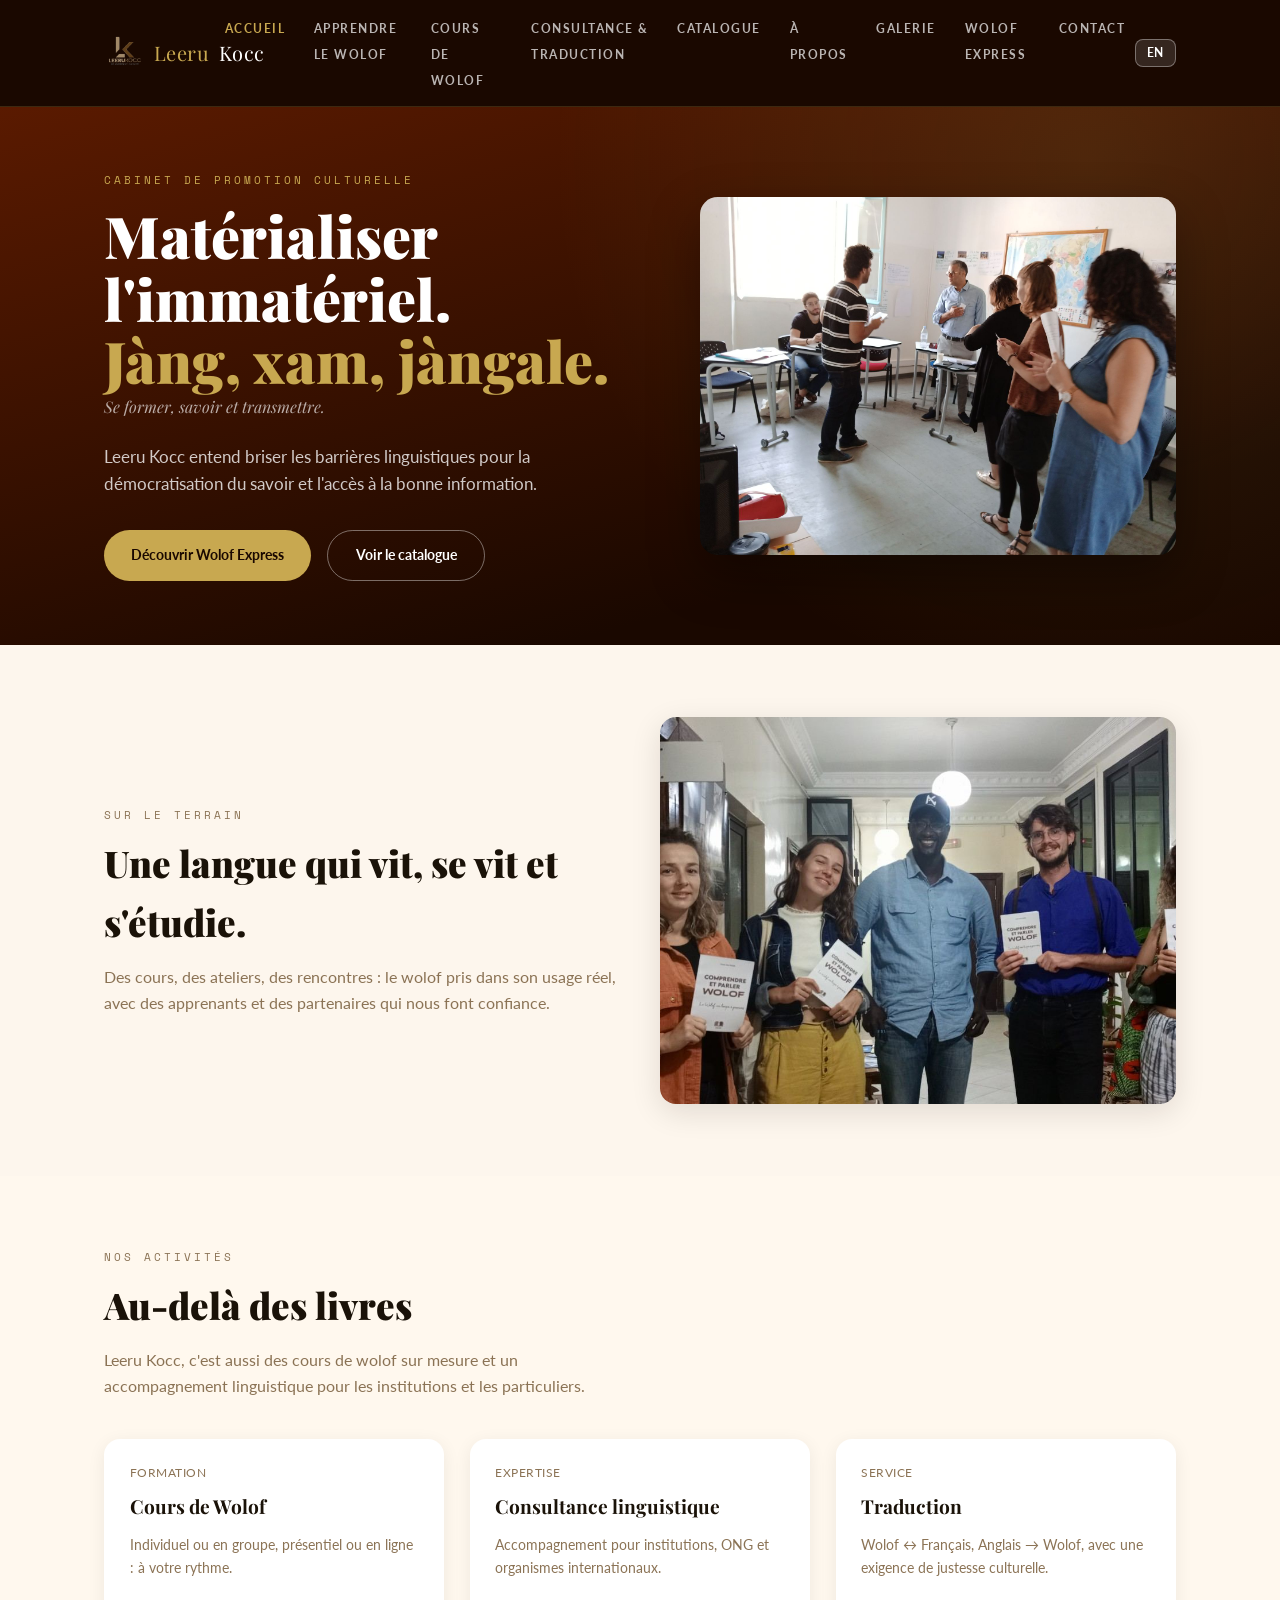
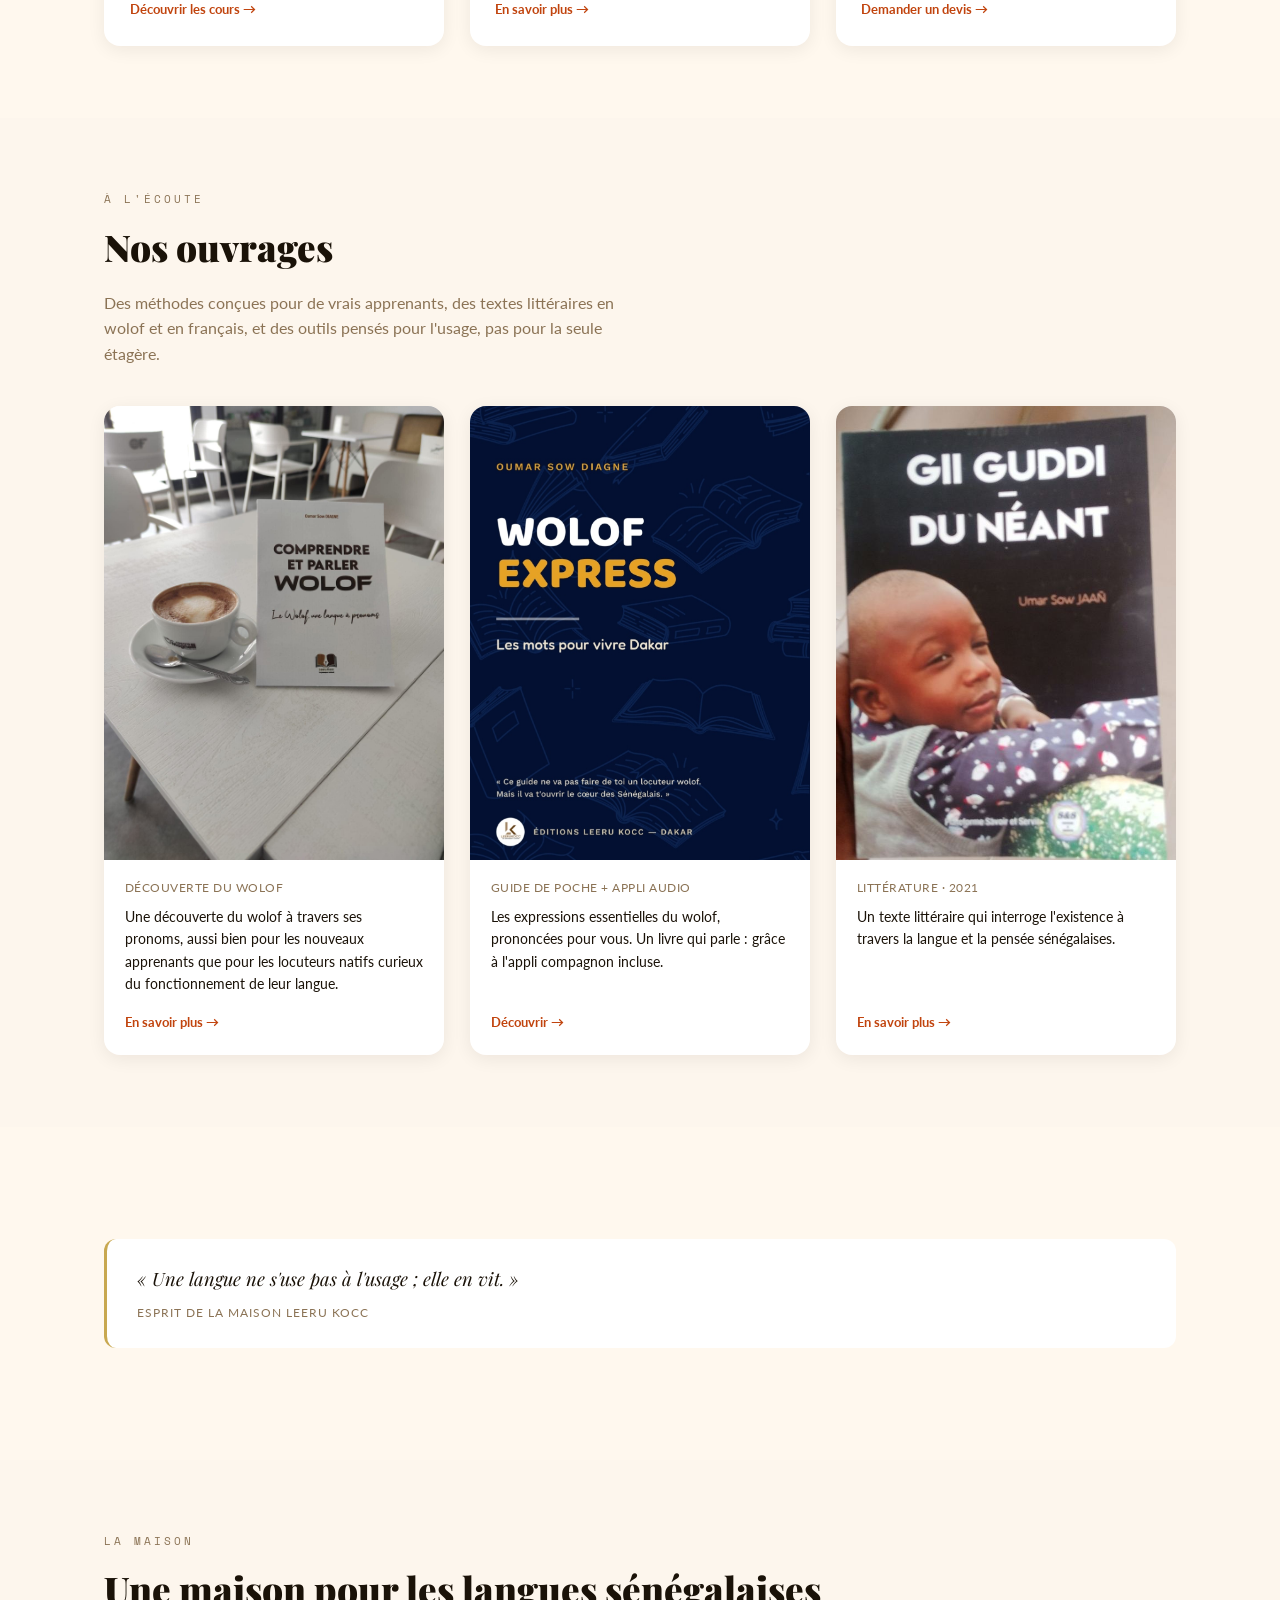
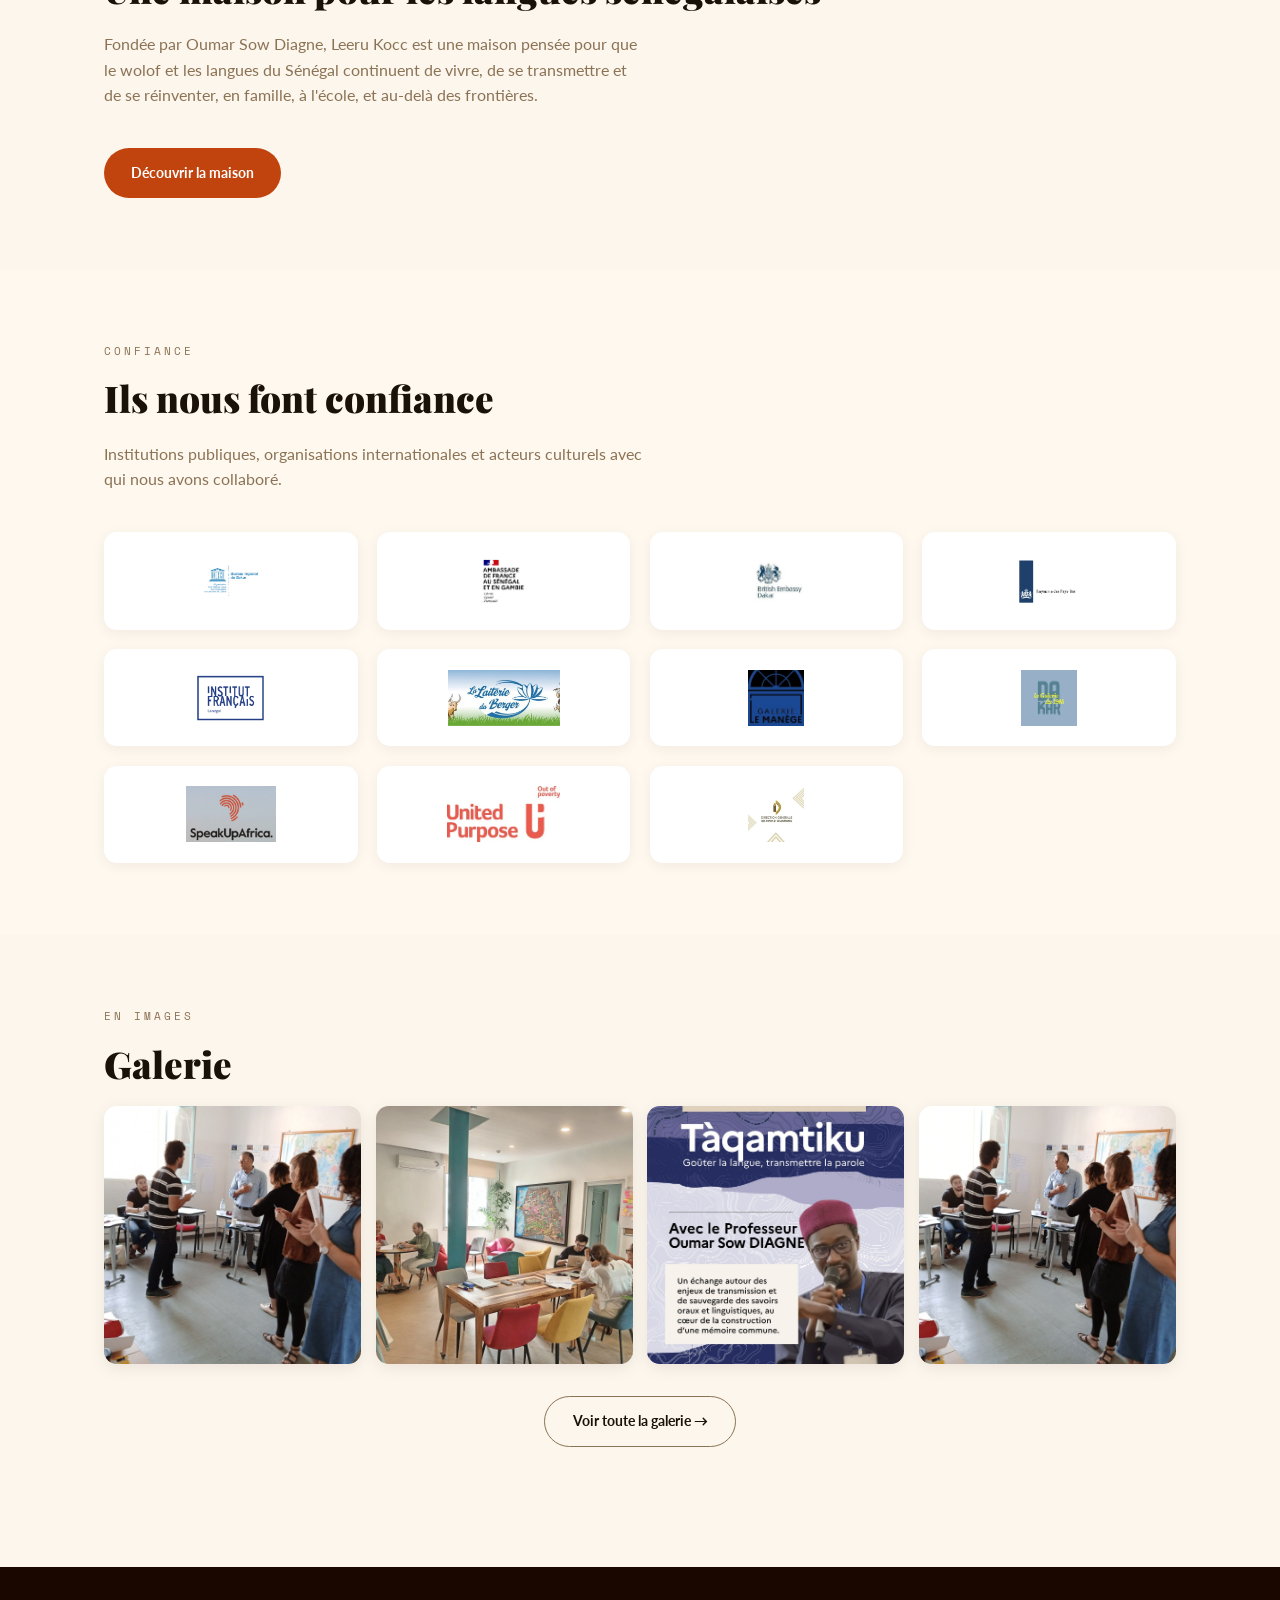
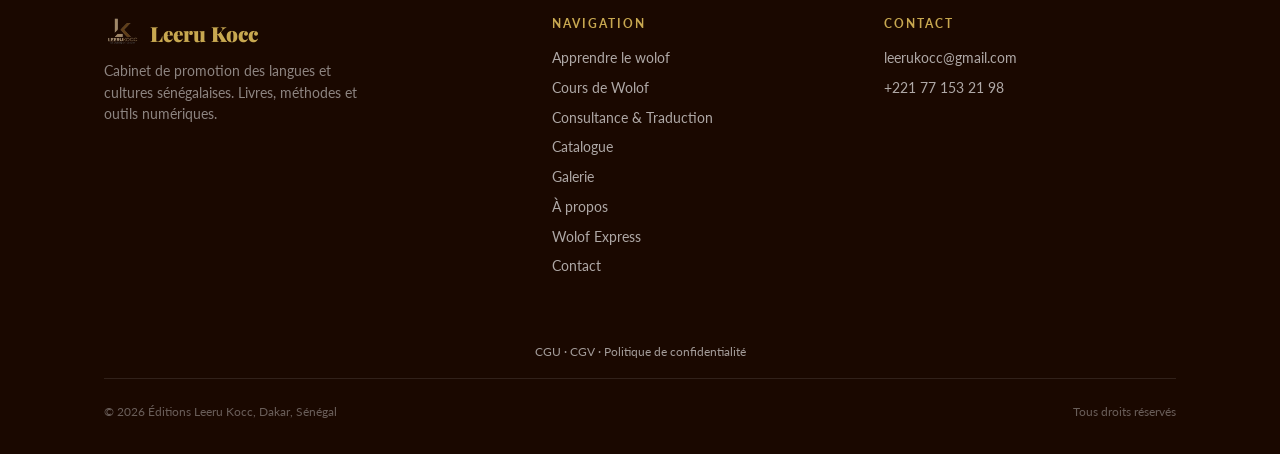
==== commit 4217ffb4: "Add files via upload" ====
--- a/index.html
+++ b/index.html
@@ -5,6 +5,7 @@
 <meta name="viewport" content="width=device-width, initial-scale=1.0">
 <title>Leeru Kocc : Langues et cultures sénégalaises</title>
 <meta name="description" content="Éditions Leeru Kocc : livres, méthodes et outils numériques pour apprendre et transmettre les langues et cultures du Sénégal.">
+<link rel="canonical" href="https://leerukocc.com/">
 <link href="https://fonts.googleapis.com/css2?family=Playfair+Display:ital,wght@0,700;0,900;1,400&family=Lato:wght@400;700&family=Space+Mono:wght@400;700&display=swap" rel="stylesheet">
 <link rel="stylesheet" href="assets/style.css">
 <link rel="icon" type="image/x-icon" href="/favicon.ico">
@@ -23,6 +24,25 @@
 <meta name="twitter:title" content="Leeru Kocc : Langues et cultures sénégalaises">
 <meta name="twitter:description" content="Leeru Kocc entend briser les barrières linguistiques pour la démocratisation du savoir et l'accès à la bonne information.">
 <meta name="twitter:image" content="https://leerukocc.com/assets/img/og-image-site.jpg">
+<script type="application/ld+json">
+{
+  "@context": "https://schema.org",
+  "@type": "Organization",
+  "name": "Leeru Kocc",
+  "alternateName": "Éditions Leeru Kocc",
+  "url": "https://leerukocc.com/",
+  "logo": "https://leerukocc.com/assets/img/logo-leeru-kocc.png",
+  "description": "Cabinet sénégalais de promotion des langues et cultures sénégalaises : cours de wolof, consultance linguistique, traduction et édition d'ouvrages et d'outils numériques.",
+  "address": {
+    "@type": "PostalAddress",
+    "streetAddress": "26, Route de la Corniche Ouest, Ouakam",
+    "addressLocality": "Dakar",
+    "addressCountry": "SN"
+  },
+  "email": "leerukocc@gmail.com",
+  "telephone": "+221771532198"
+}
+</script>
 </head>
 <body data-page="index">
 
@@ -32,6 +52,7 @@
     <button class="nav-toggle" id="navToggle" aria-label="Menu">☰</button>
     <ul class="nav-links" id="navLinks">
       <li><a href="index.html" class="active" data-i18n="nav_accueil">Accueil</a></li>
+      <li><a href="apprendre-le-wolof.html" data-i18n="nav_apprendreWolof">Apprendre le wolof</a></li>
       <li><a href="cours.html" data-i18n="nav_cours">Cours de Wolof</a></li>
       <li><a href="consultance.html" data-i18n="nav_consultance">Consultance &amp; Traduction</a></li>
       <li><a href="catalogue.html" data-i18n="nav_catalogue">Catalogue</a></li>
@@ -205,7 +226,8 @@
       </div>
       <div class="footer-col">
         <h4 data-i18n="footer_navTitle">Navigation</h4>
-        <a href="cours.html" data-i18n="nav_cours">Cours de Wolof</a>
+                <a href="apprendre-le-wolof.html" data-i18n="nav_apprendreWolof">Apprendre le wolof</a>
+<a href="cours.html" data-i18n="nav_cours">Cours de Wolof</a>
         <a href="consultance.html" data-i18n="nav_consultance">Consultance &amp; Traduction</a>
         <a href="catalogue.html" data-i18n="nav_catalogue">Catalogue</a>
         <a href="galerie.html" data-i18n="nav_galerie">Galerie</a>
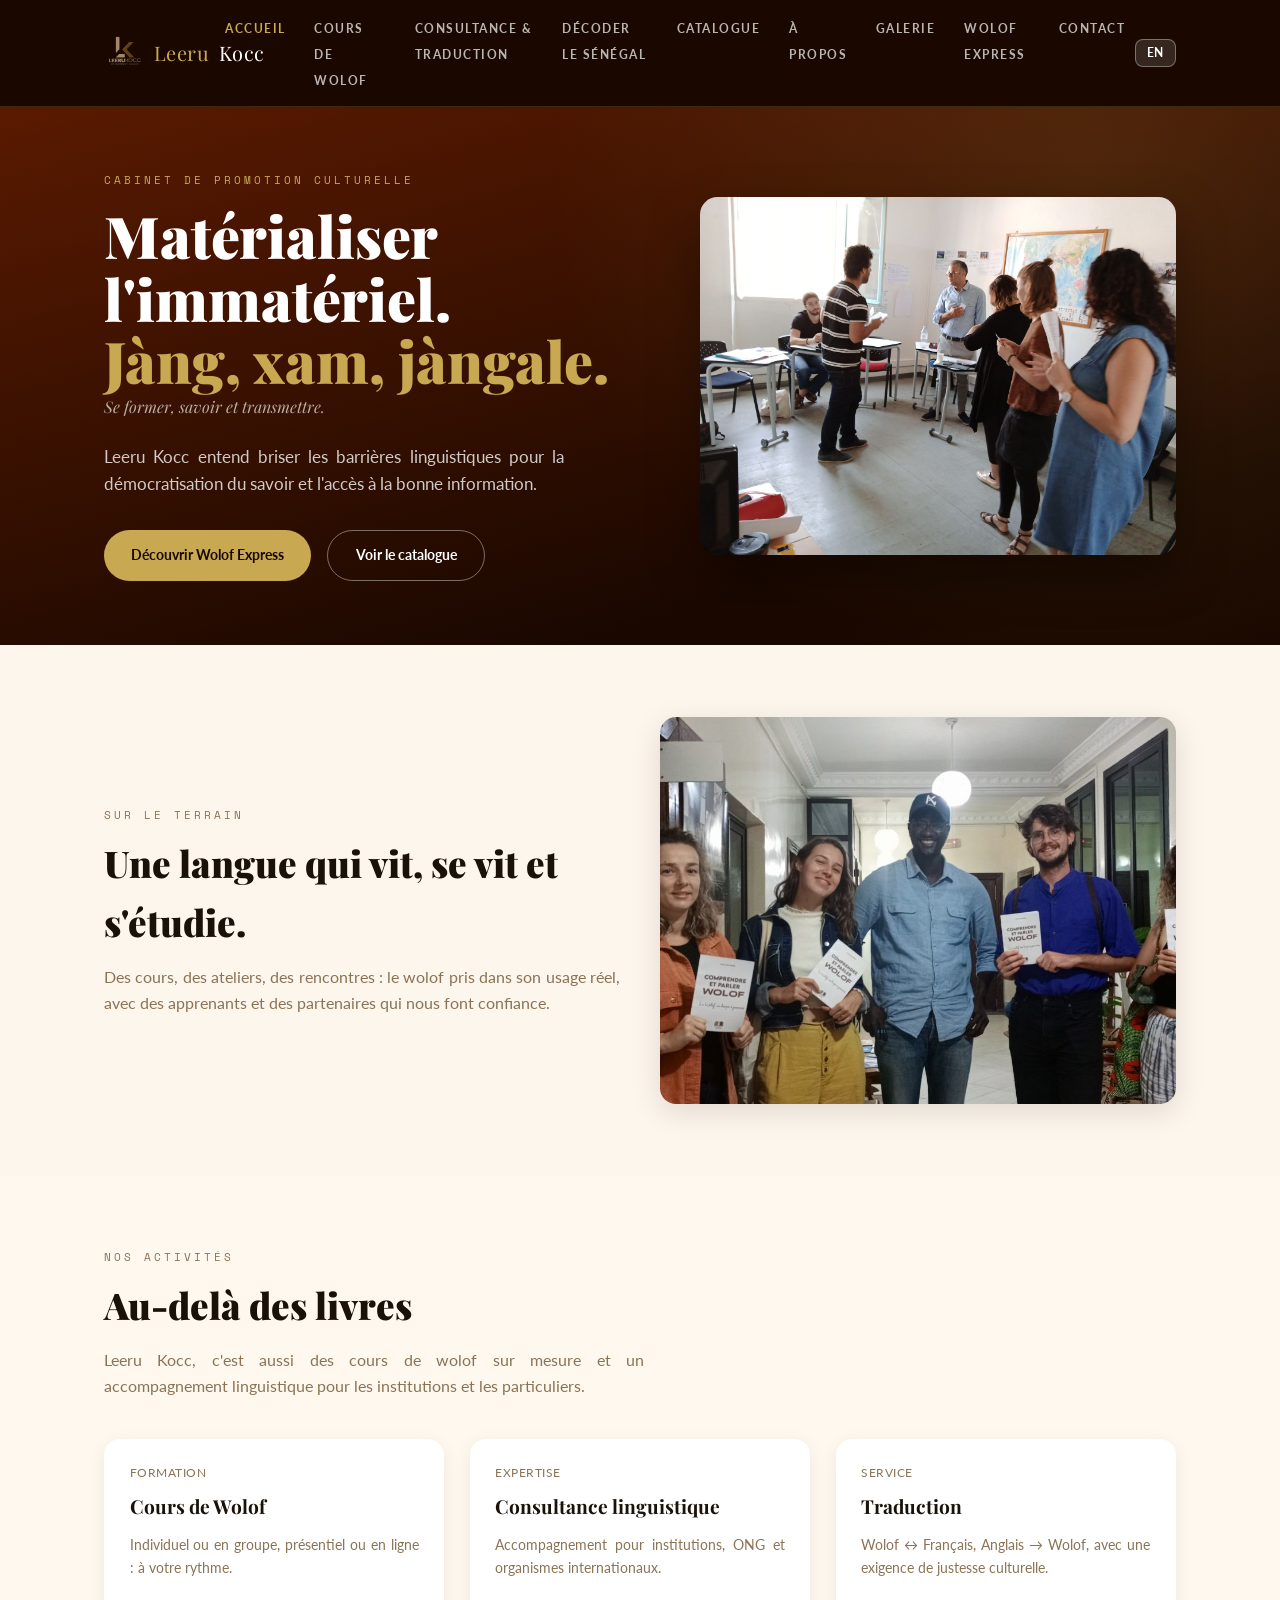
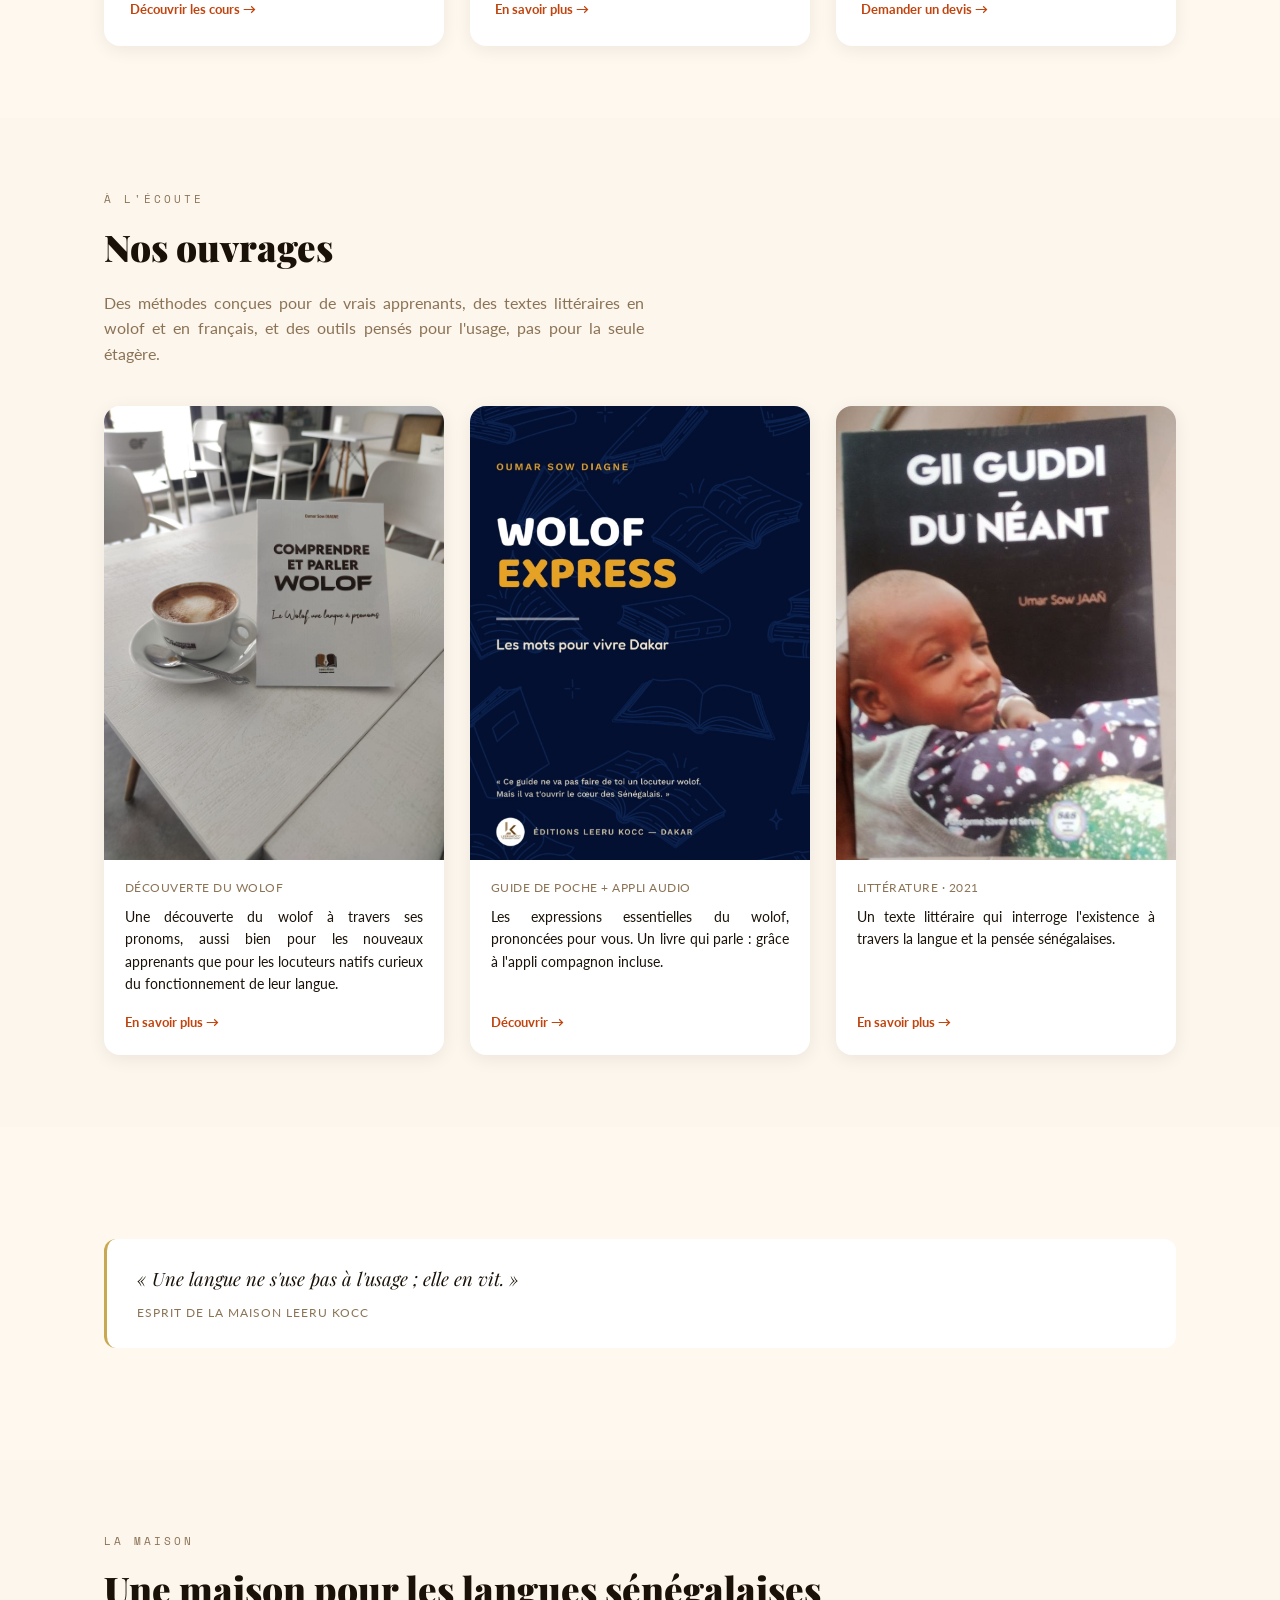
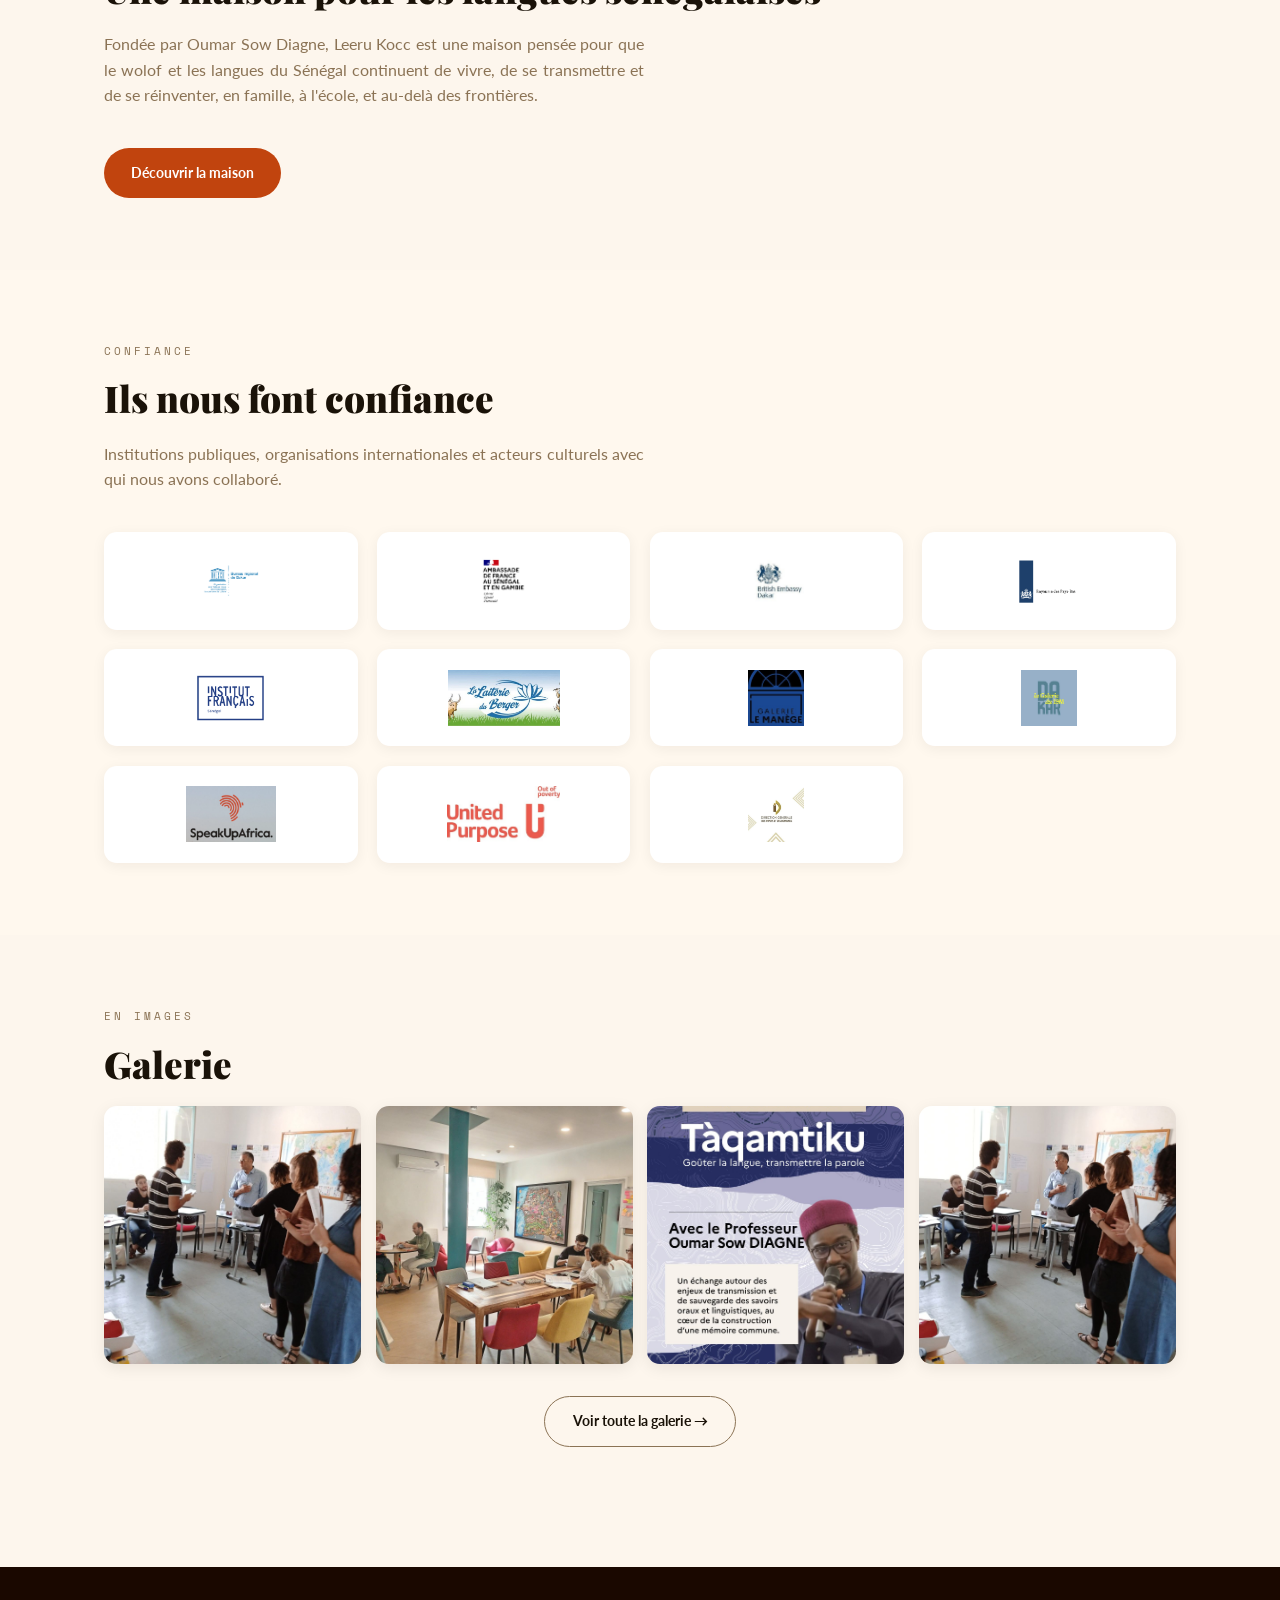
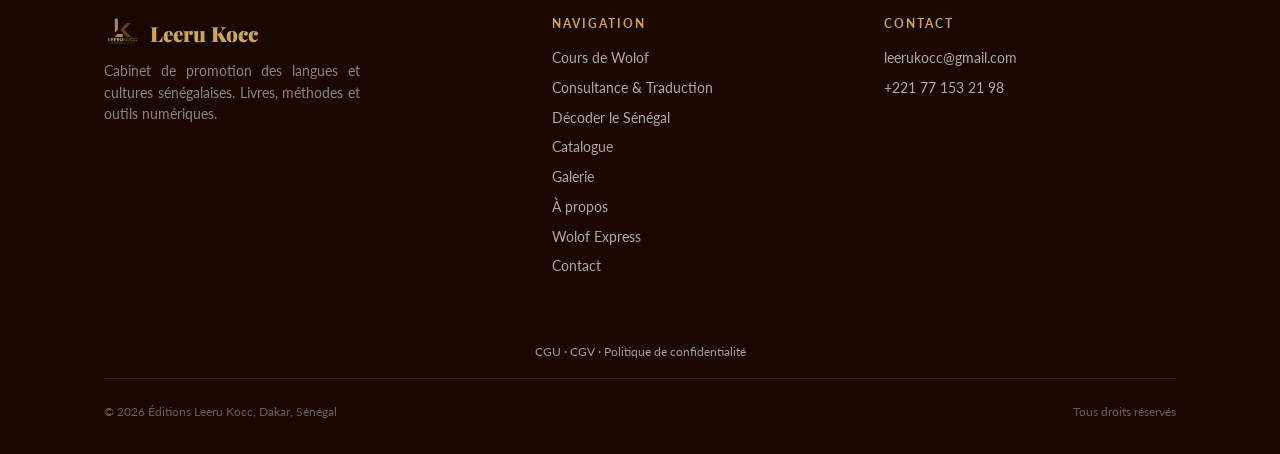
==== commit 35bb64a0: "Add files via upload" ====
--- a/index.html
+++ b/index.html
@@ -52,9 +52,9 @@
     <button class="nav-toggle" id="navToggle" aria-label="Menu">☰</button>
     <ul class="nav-links" id="navLinks">
       <li><a href="index.html" class="active" data-i18n="nav_accueil">Accueil</a></li>
-      <li><a href="apprendre-le-wolof.html" data-i18n="nav_apprendreWolof">Apprendre le wolof</a></li>
       <li><a href="cours.html" data-i18n="nav_cours">Cours de Wolof</a></li>
       <li><a href="consultance.html" data-i18n="nav_consultance">Consultance &amp; Traduction</a></li>
+      <li><a href="decoder-le-senegal.html" data-i18n="nav_decoder">Décoder le Sénégal</a></li>
       <li><a href="catalogue.html" data-i18n="nav_catalogue">Catalogue</a></li>
       <li><a href="a-propos.html" data-i18n="nav_apropos">À propos</a></li>
       <li><a href="galerie.html" data-i18n="nav_galerie">Galerie</a></li>
@@ -226,9 +226,9 @@
       </div>
       <div class="footer-col">
         <h4 data-i18n="footer_navTitle">Navigation</h4>
-                <a href="apprendre-le-wolof.html" data-i18n="nav_apprendreWolof">Apprendre le wolof</a>
-<a href="cours.html" data-i18n="nav_cours">Cours de Wolof</a>
+        <a href="cours.html" data-i18n="nav_cours">Cours de Wolof</a>
         <a href="consultance.html" data-i18n="nav_consultance">Consultance &amp; Traduction</a>
+        <a href="decoder-le-senegal.html" data-i18n="nav_decoder">Décoder le Sénégal</a>
         <a href="catalogue.html" data-i18n="nav_catalogue">Catalogue</a>
         <a href="galerie.html" data-i18n="nav_galerie">Galerie</a>
         <a href="a-propos.html" data-i18n="nav_apropos">À propos</a>
--- a/assets/style.css
+++ b/assets/style.css
@@ -27,6 +27,15 @@
   line-height:1.6;
 }
 
+/* Texte de paragraphe justifié (titres, boutons, nav restent inchangés car */
+/* leurs règles text-align:center/left propres s'appliquent après celle-ci) */
+p{
+  text-align:justify;
+  text-justify:inter-word;
+  -webkit-hyphens:auto;
+  hyphens:auto;
+}
+
 img{max-width:100%;display:block;}
 a{color:inherit;text-decoration:none;}
 
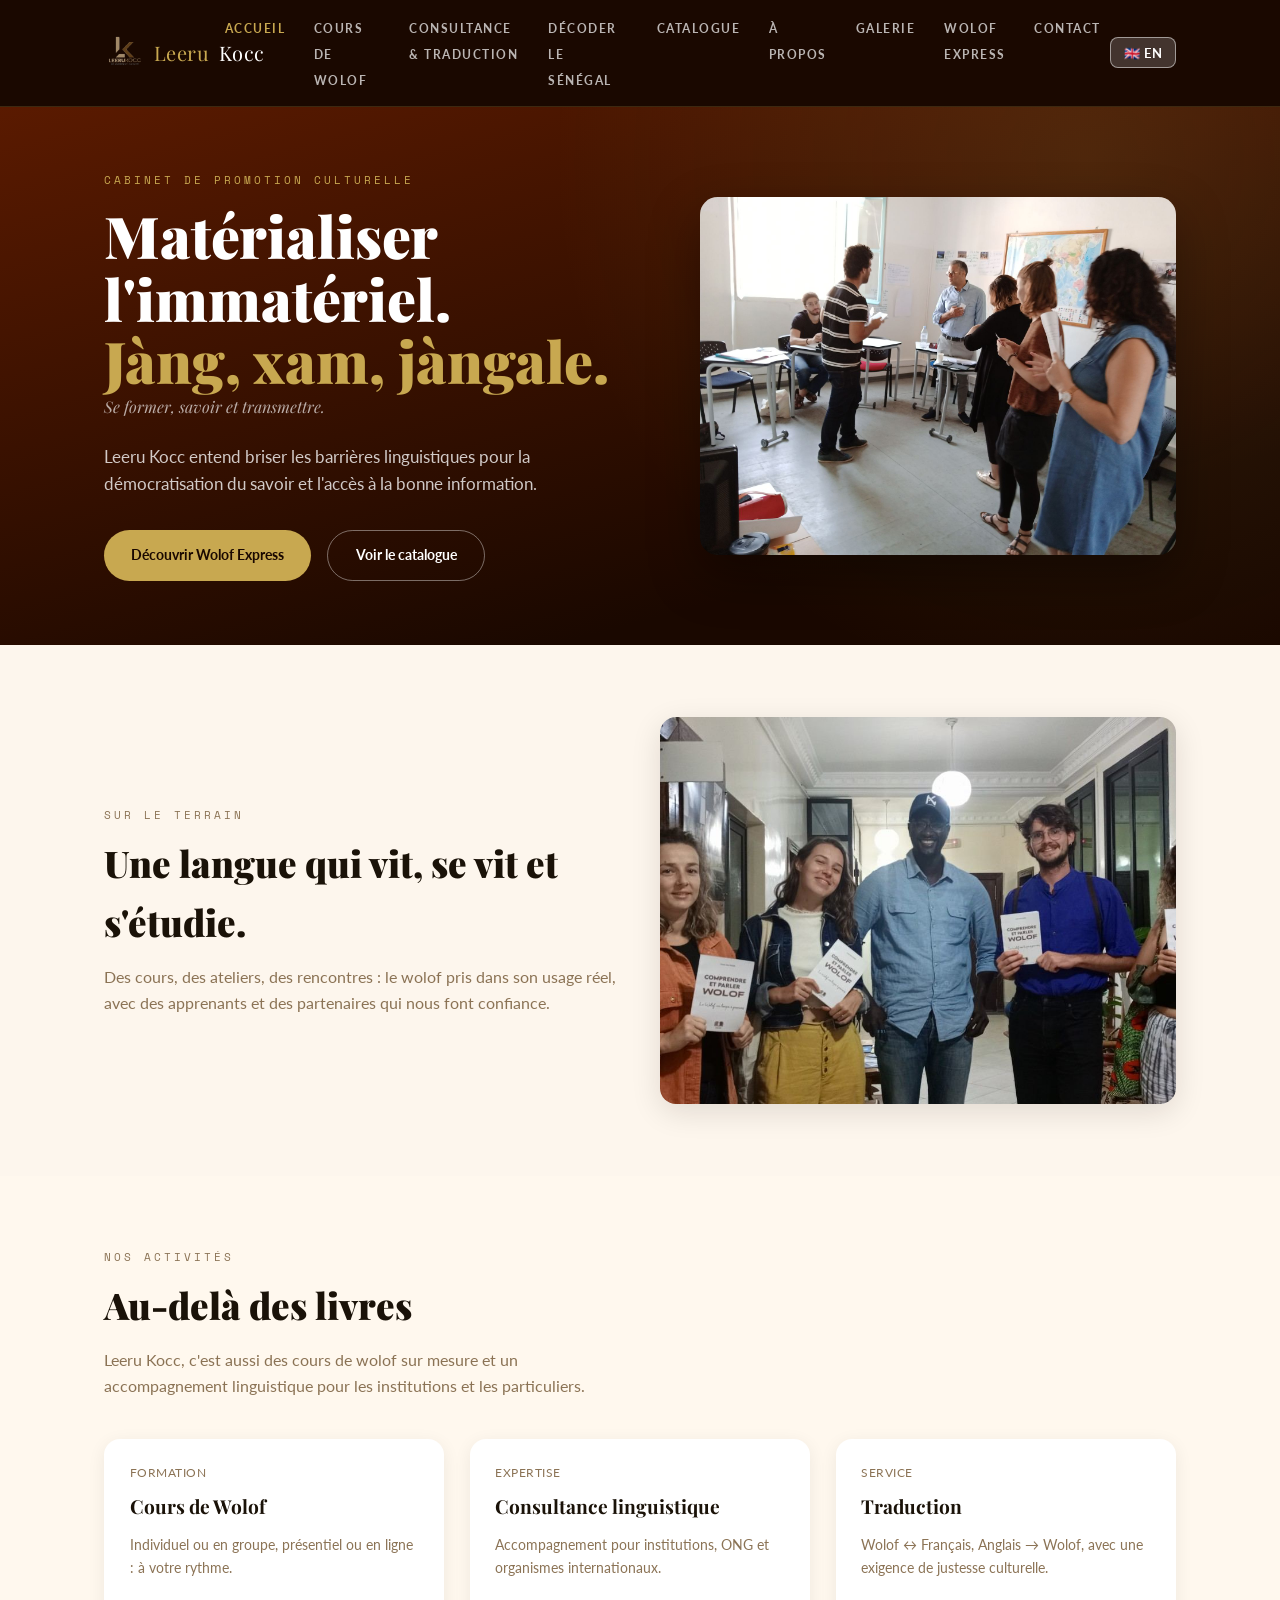
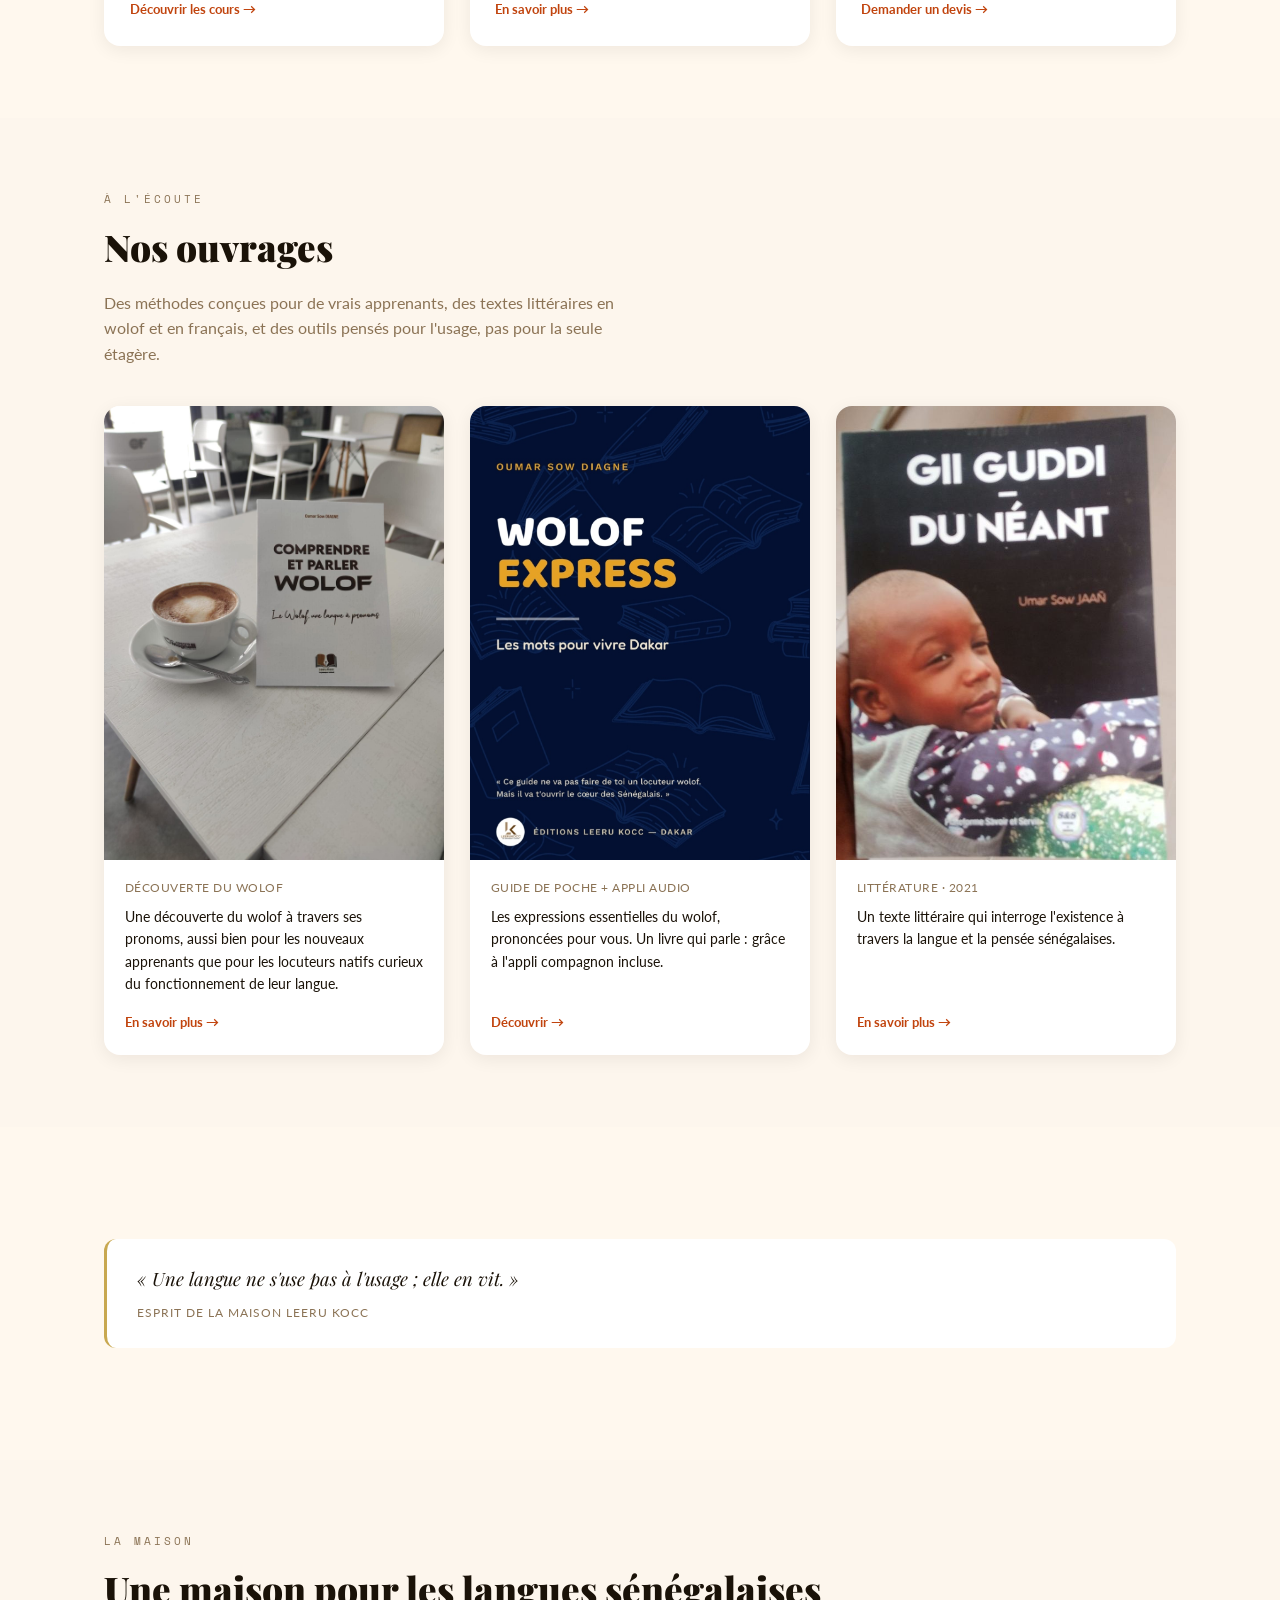
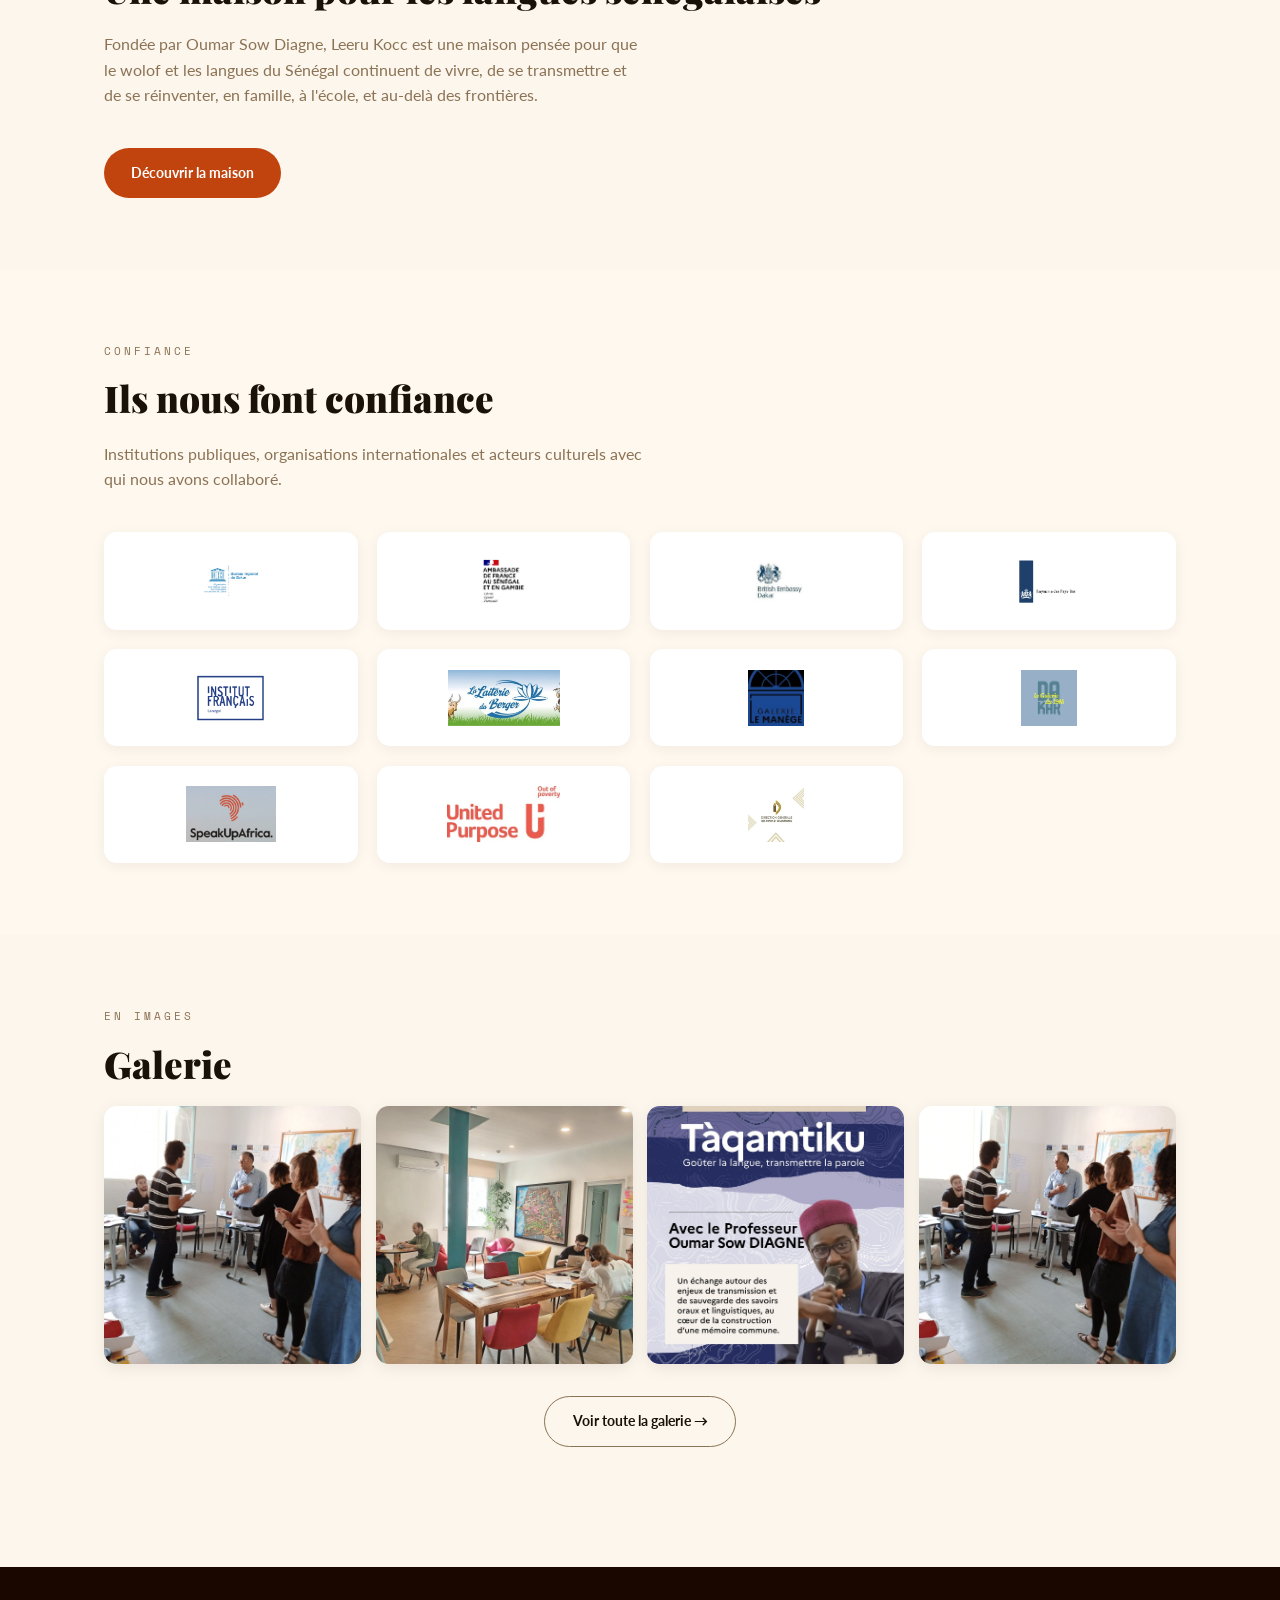
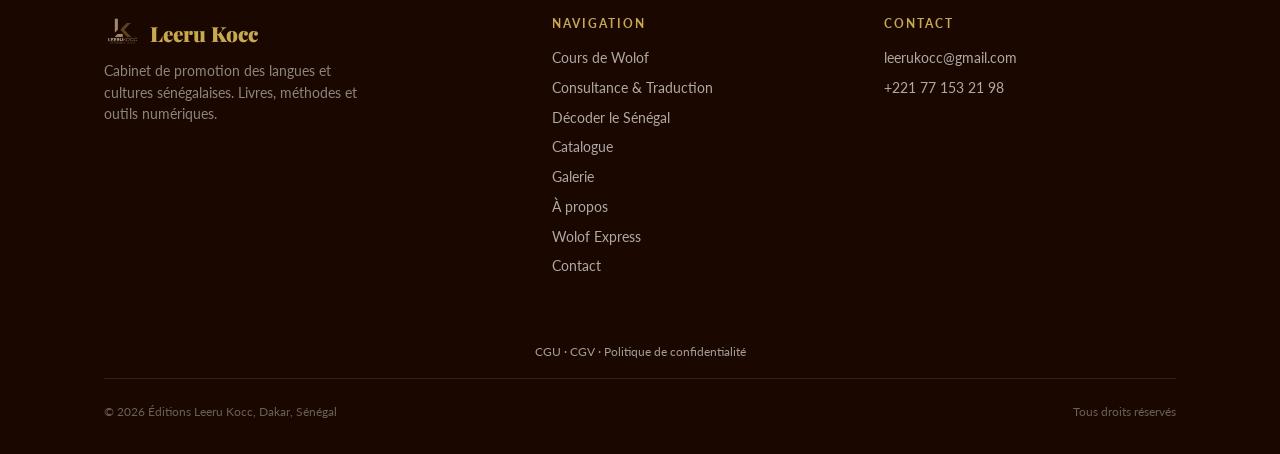
==== commit 2bbc2806: "Add files via upload" ====
--- a/index.html
+++ b/index.html
@@ -142,7 +142,7 @@
       </div>
 
       <div class="card book-card">
-        <div class="book-cover" style="padding:0;overflow:hidden;"><img src="assets/img/livre-wolof-express.jpg" alt="Wolof Express — Les mots pour vivre Dakar" style="width:100%;height:100%;object-fit:cover;"></div>
+        <div class="book-cover" style="padding:0;overflow:hidden;"><img src="assets/img/livre-wolof-express.jpg" alt="Wolof Express, les mots pour vivre à Dakar" style="width:100%;height:100%;object-fit:cover;"></div>
         <div class="book-body">
           <div class="book-meta" data-i18n="idx_book2Meta">Guide de poche + appli audio</div>
           <p class="book-desc" data-i18n="idx_book2P">Les expressions essentielles du wolof, prononcées pour vous. Un livre qui parle : grâce à l'appli compagnon incluse.</p>
--- a/assets/style.css
+++ b/assets/style.css
@@ -27,15 +27,6 @@
   line-height:1.6;
 }
 
-/* Texte de paragraphe justifié (titres, boutons, nav restent inchangés car */
-/* leurs règles text-align:center/left propres s'appliquent après celle-ci) */
-p{
-  text-align:justify;
-  text-justify:inter-word;
-  -webkit-hyphens:auto;
-  hyphens:auto;
-}
-
 img{max-width:100%;display:block;}
 a{color:inherit;text-decoration:none;}
 
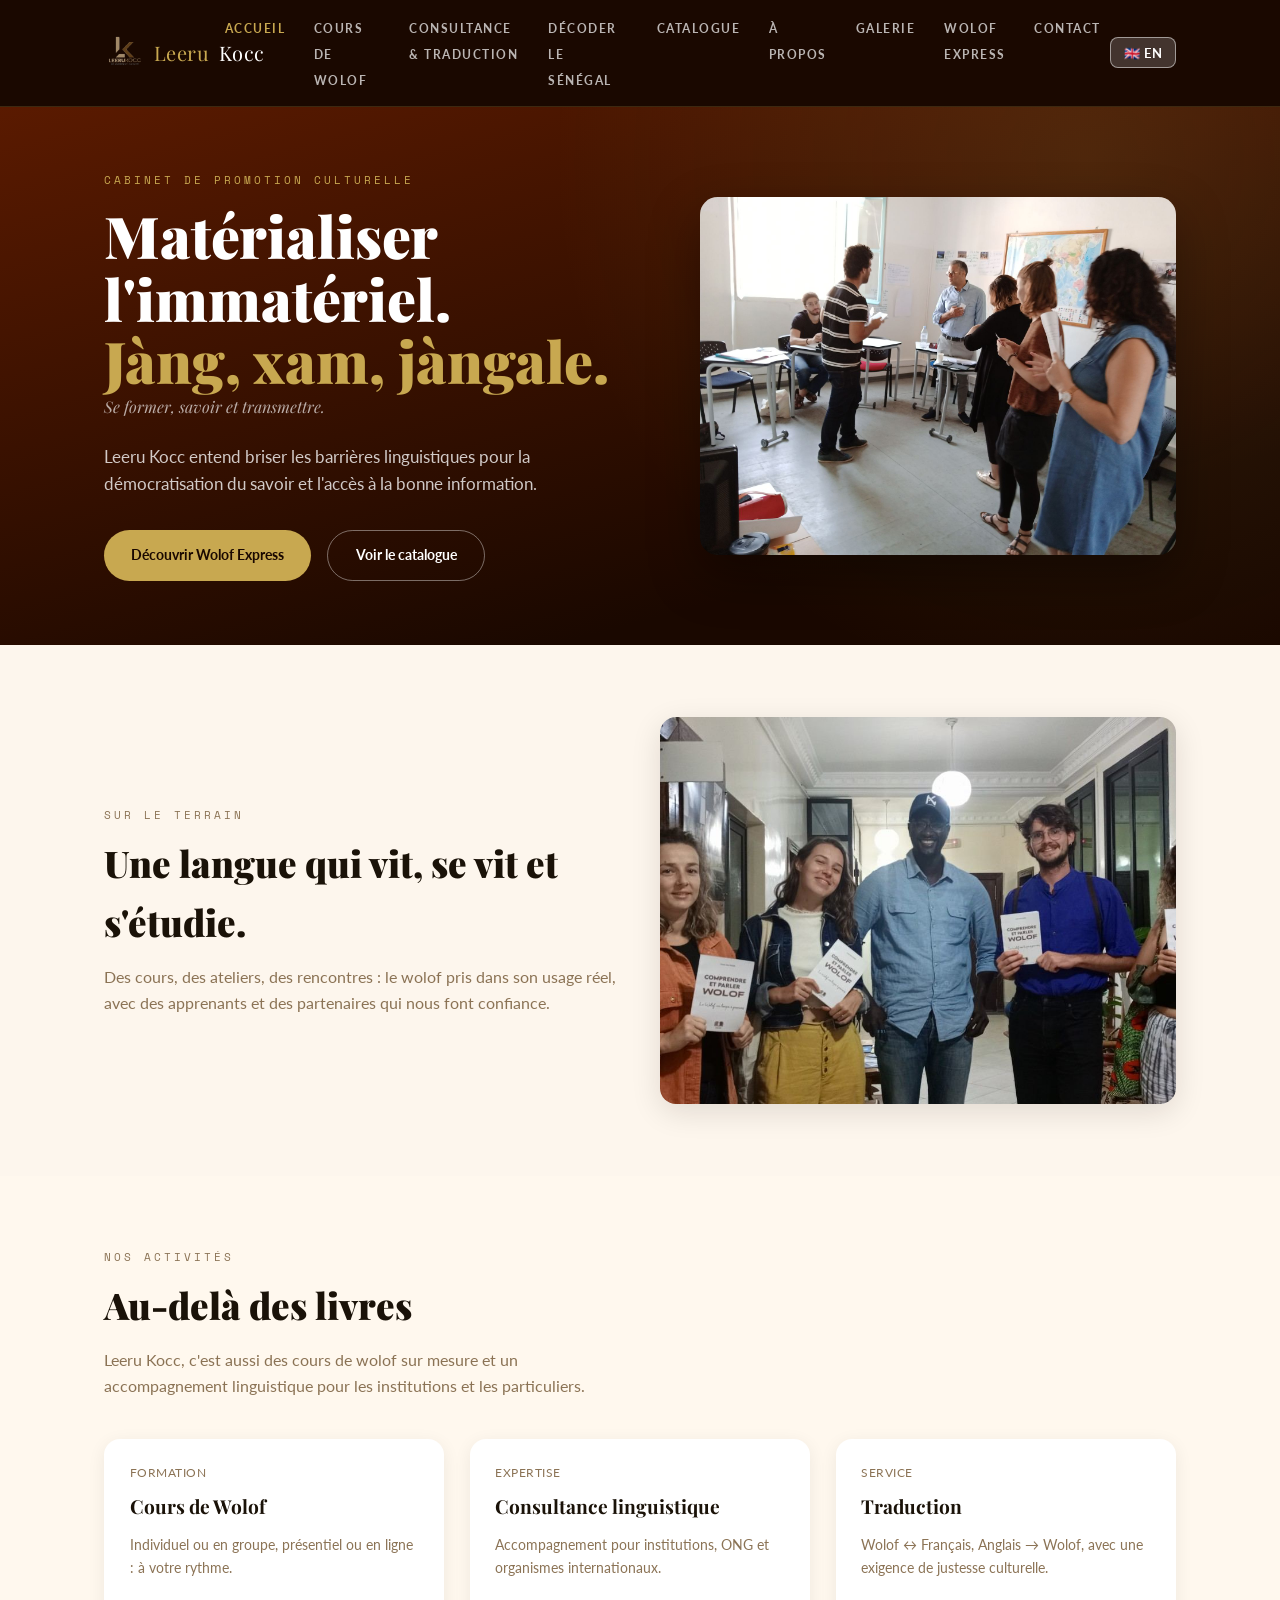
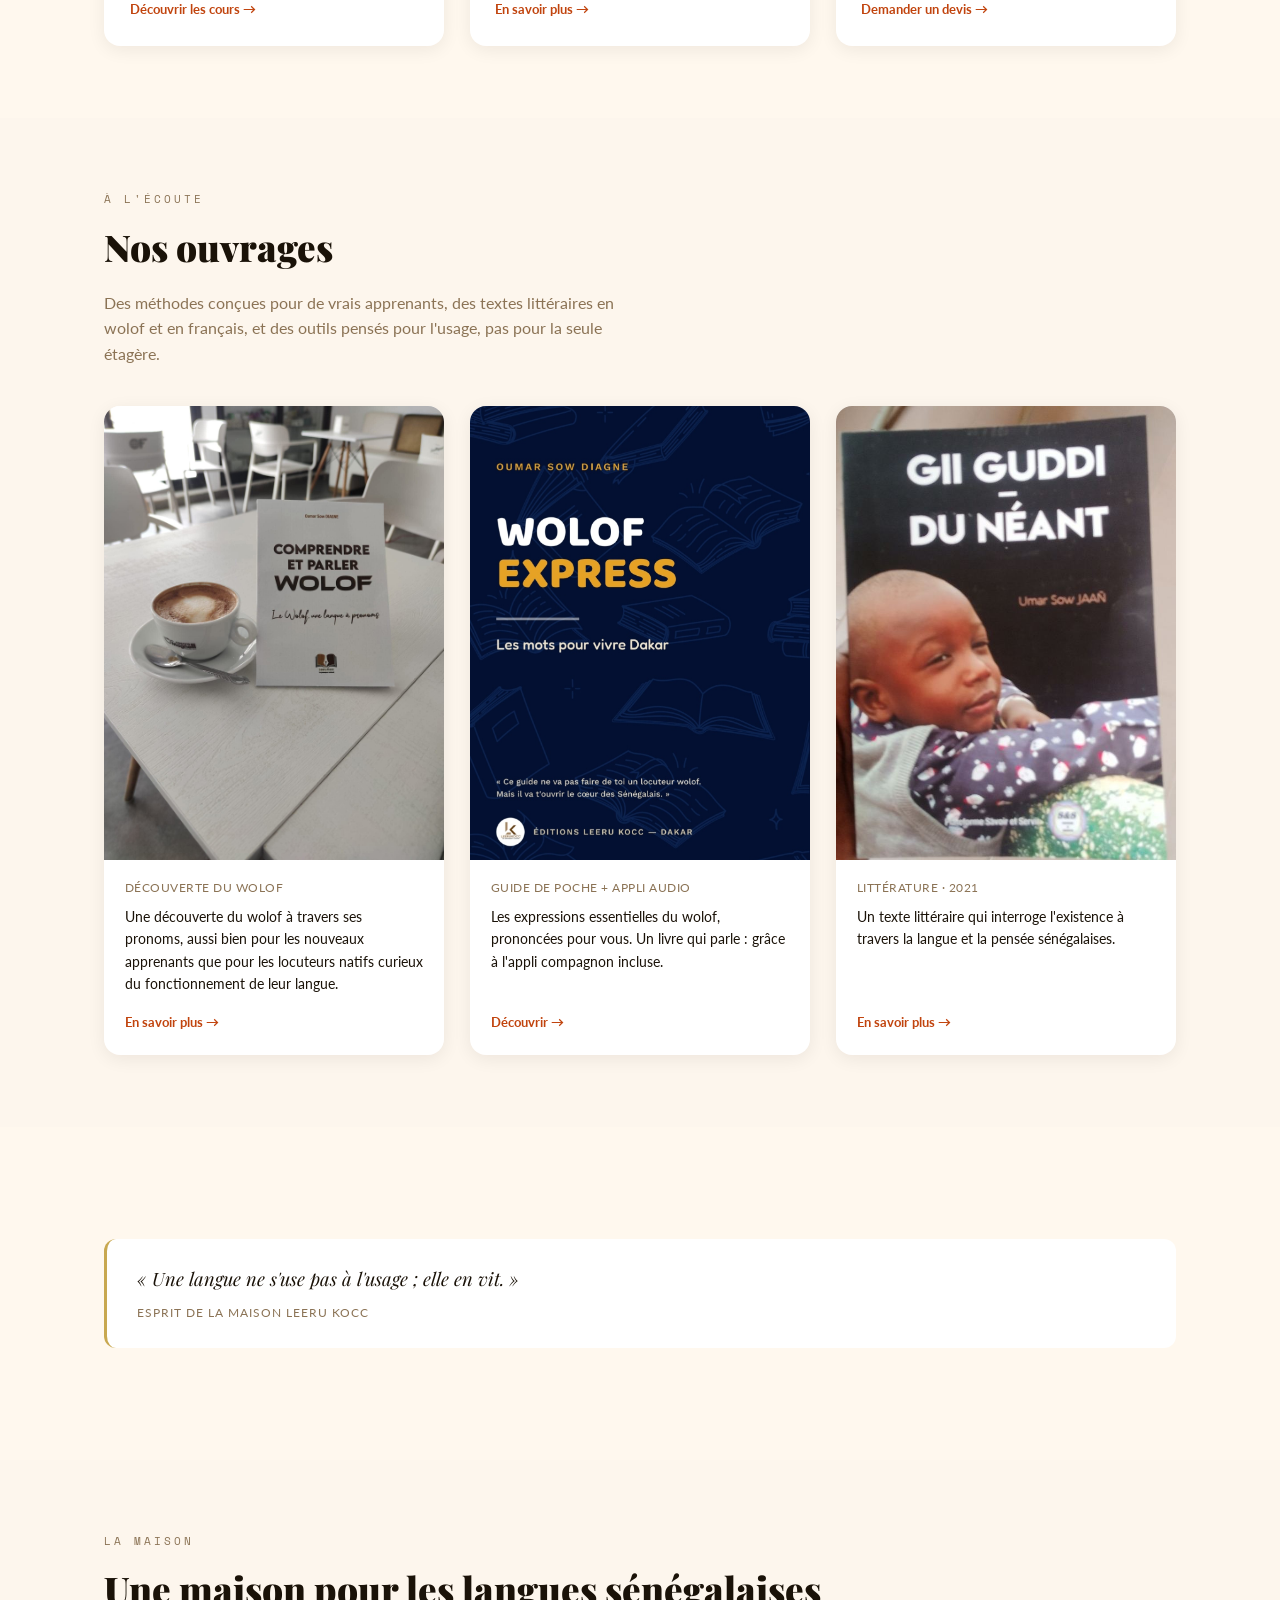
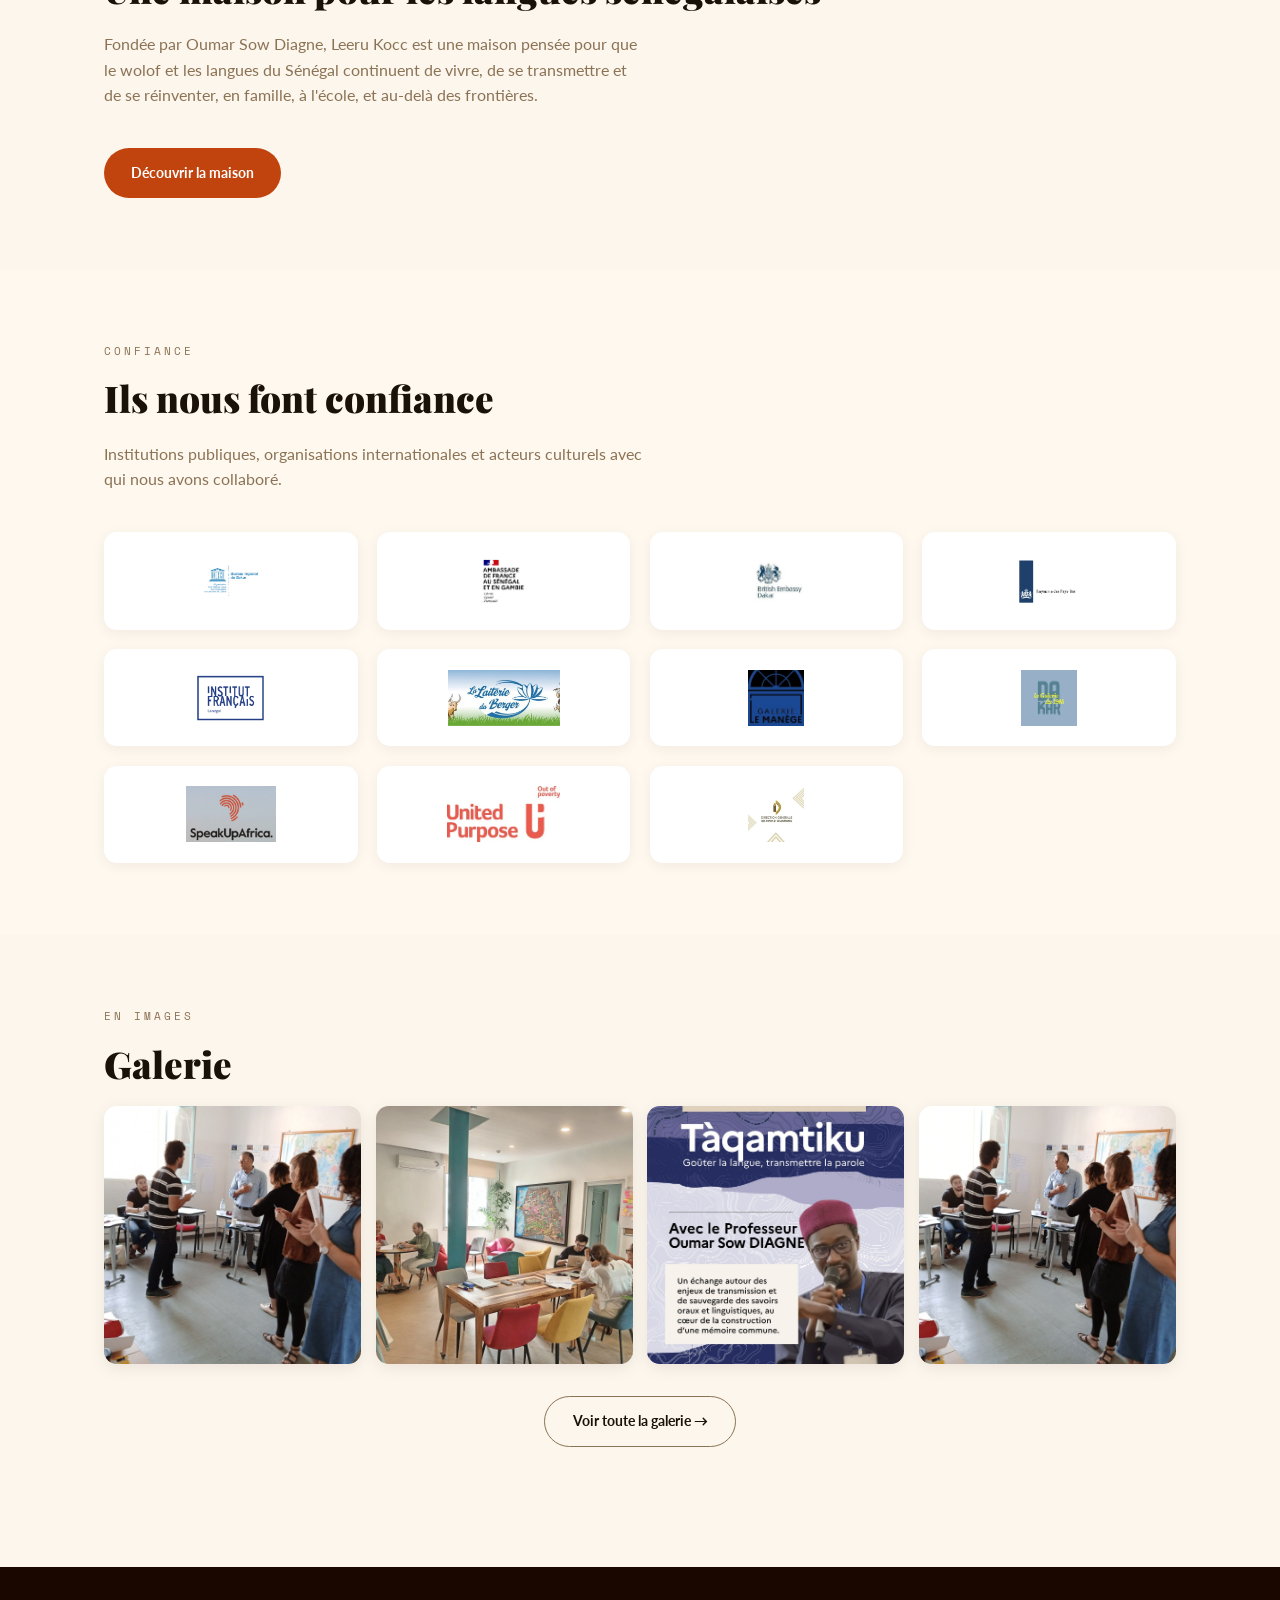
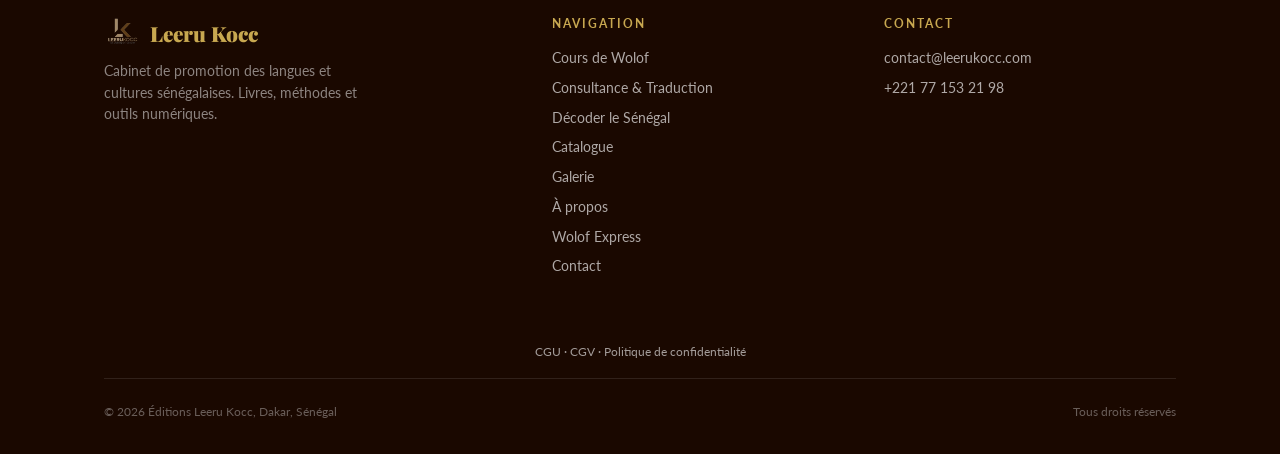
==== commit 05d691b8: "Add files via upload" ====
--- a/index.html
+++ b/index.html
@@ -39,7 +39,7 @@
     "addressLocality": "Dakar",
     "addressCountry": "SN"
   },
-  "email": "leerukocc@gmail.com",
+  "email": "contact@leerukocc.com",
   "telephone": "+221771532198"
 }
 </script>
@@ -237,7 +237,7 @@
       </div>
       <div class="footer-col">
         <h4 data-i18n="footer_contactTitle">Contact</h4>
-        <p>leerukocc@gmail.com</p>
+        <p>contact@leerukocc.com</p>
         <p>+221 77 153 21 98</p>
       </div>
     </div>
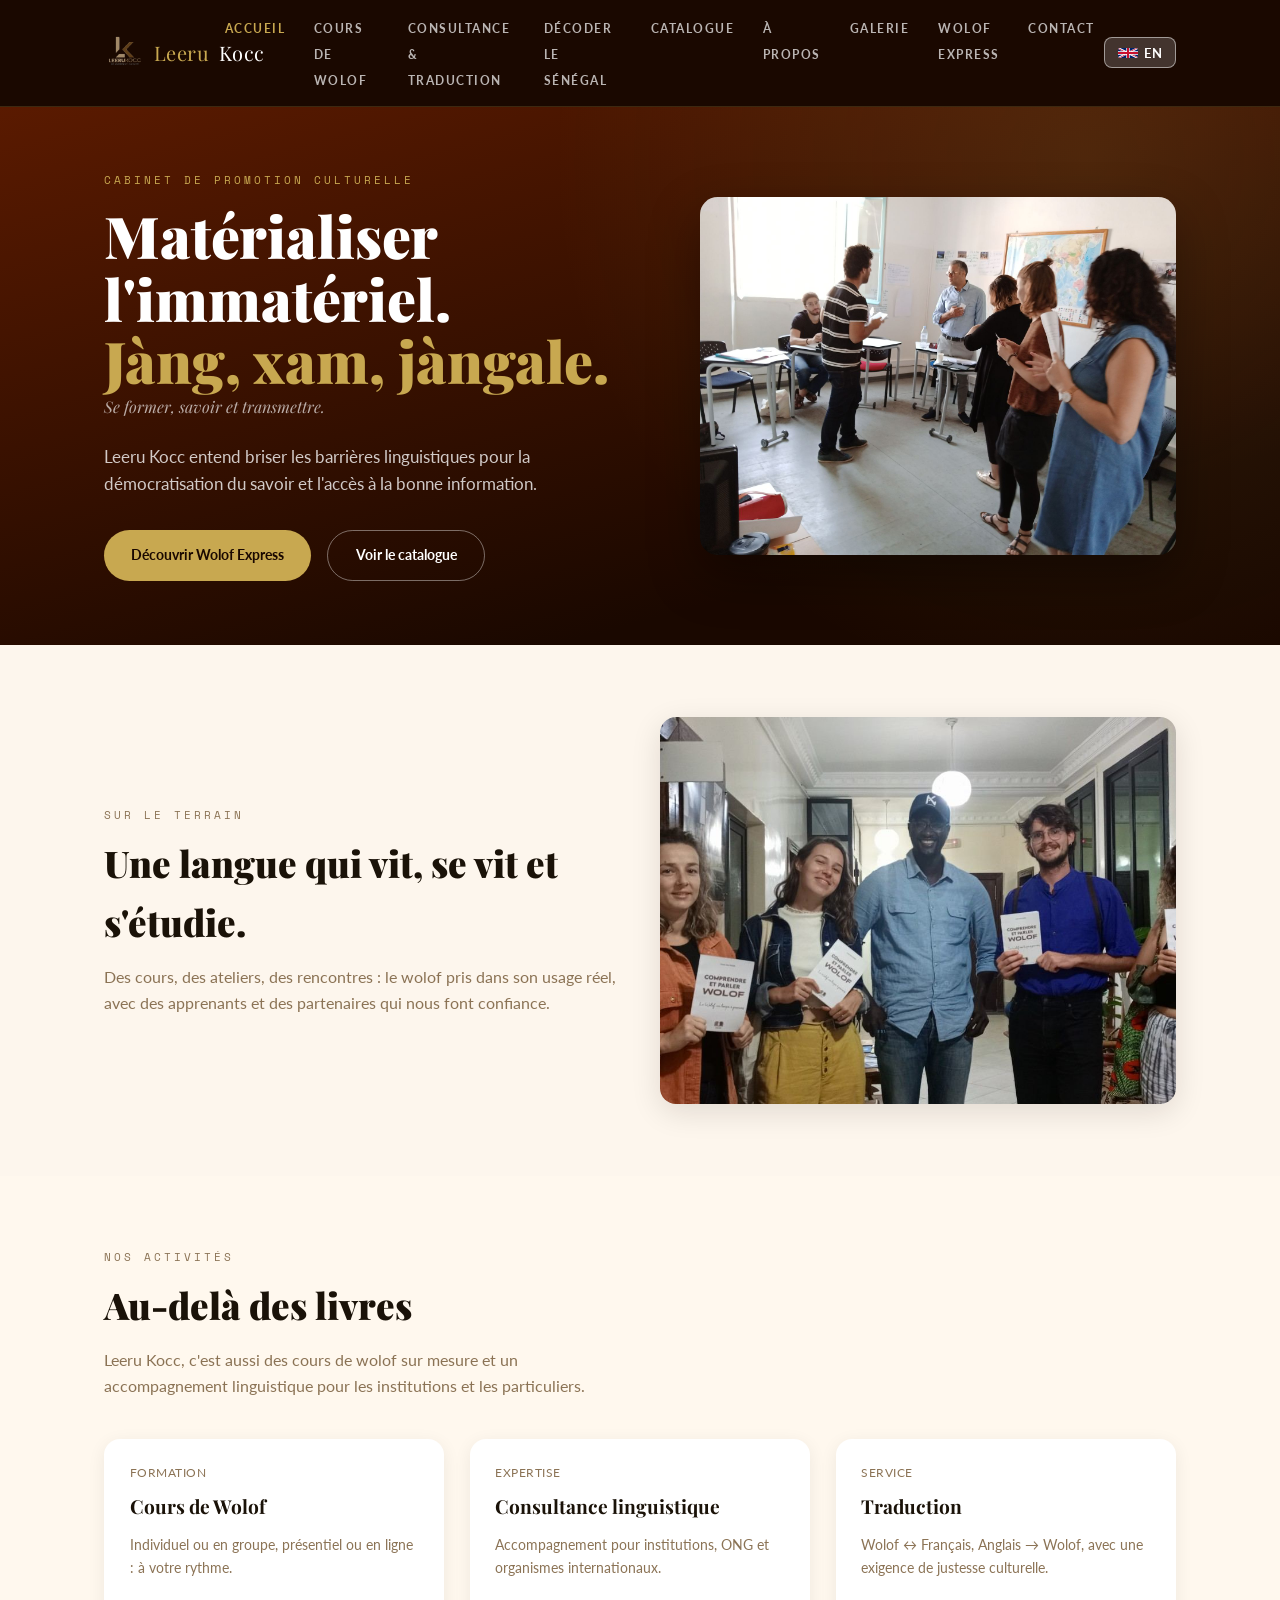
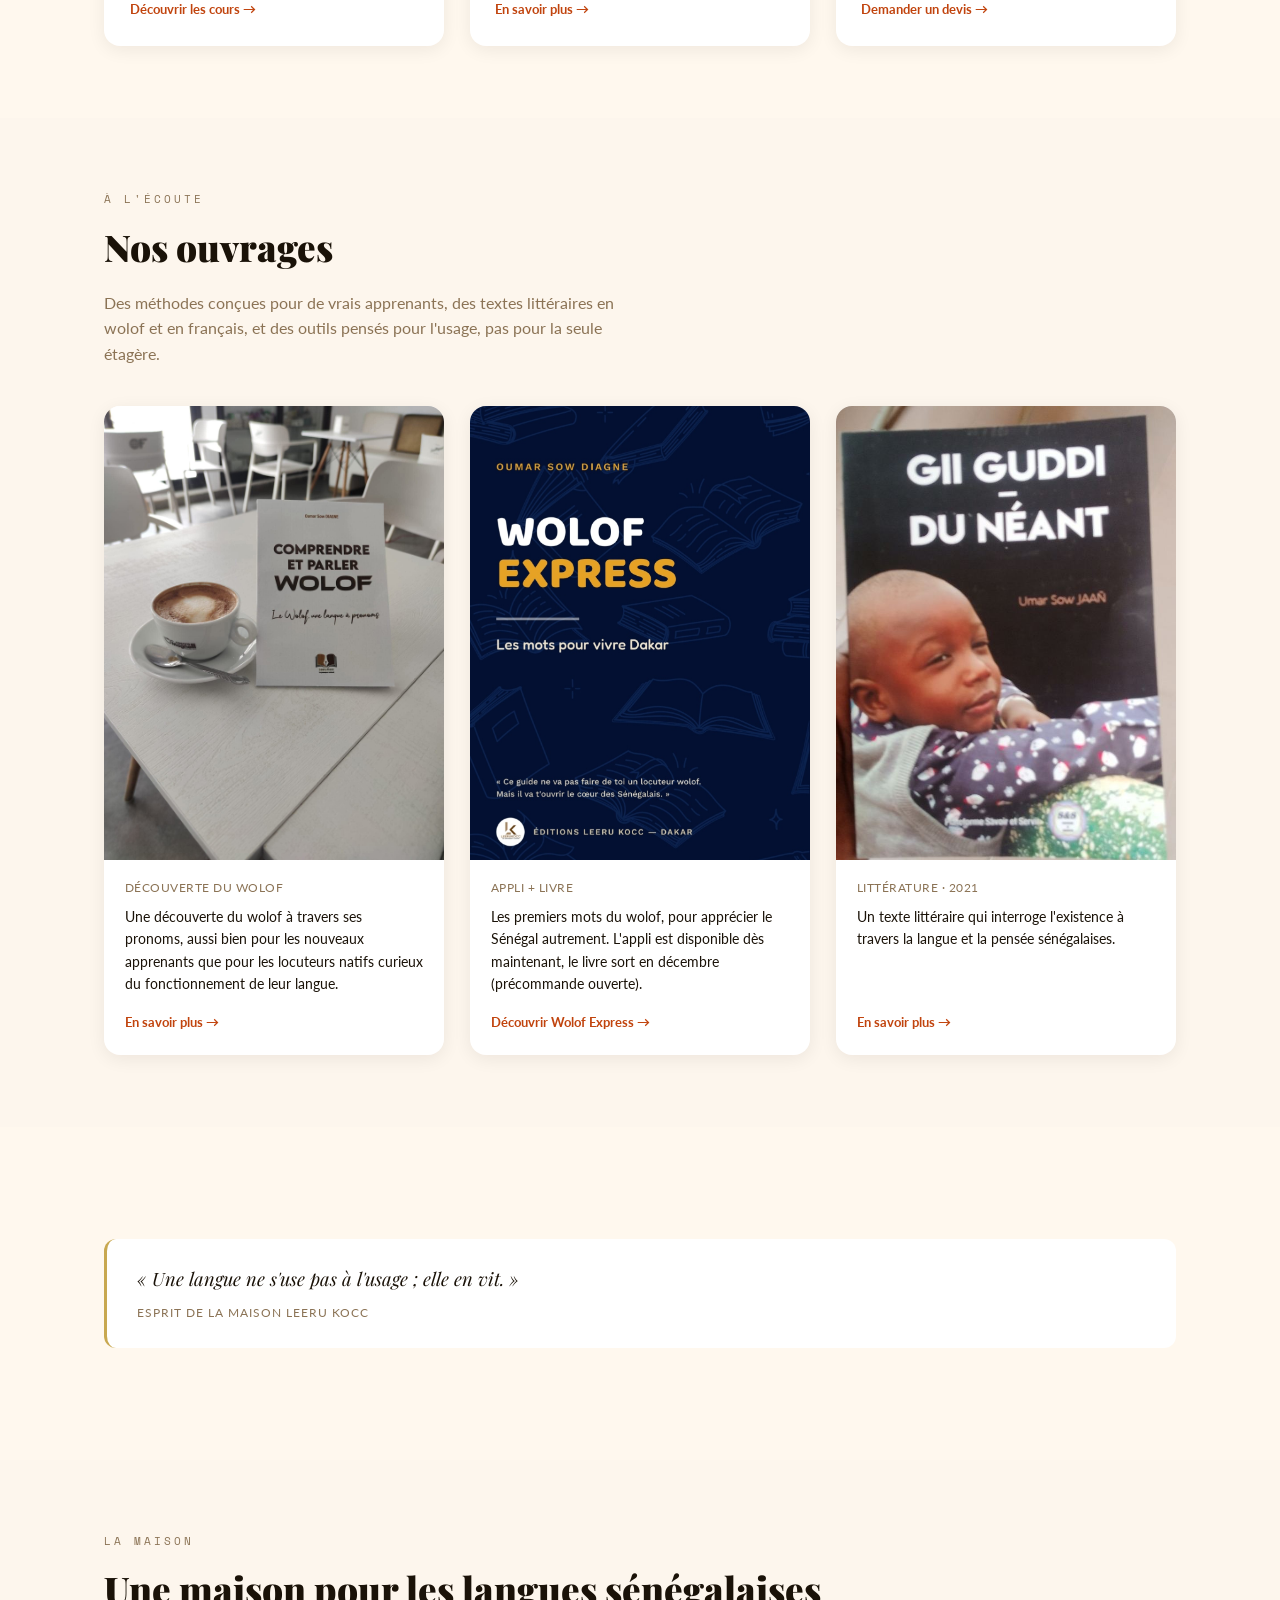
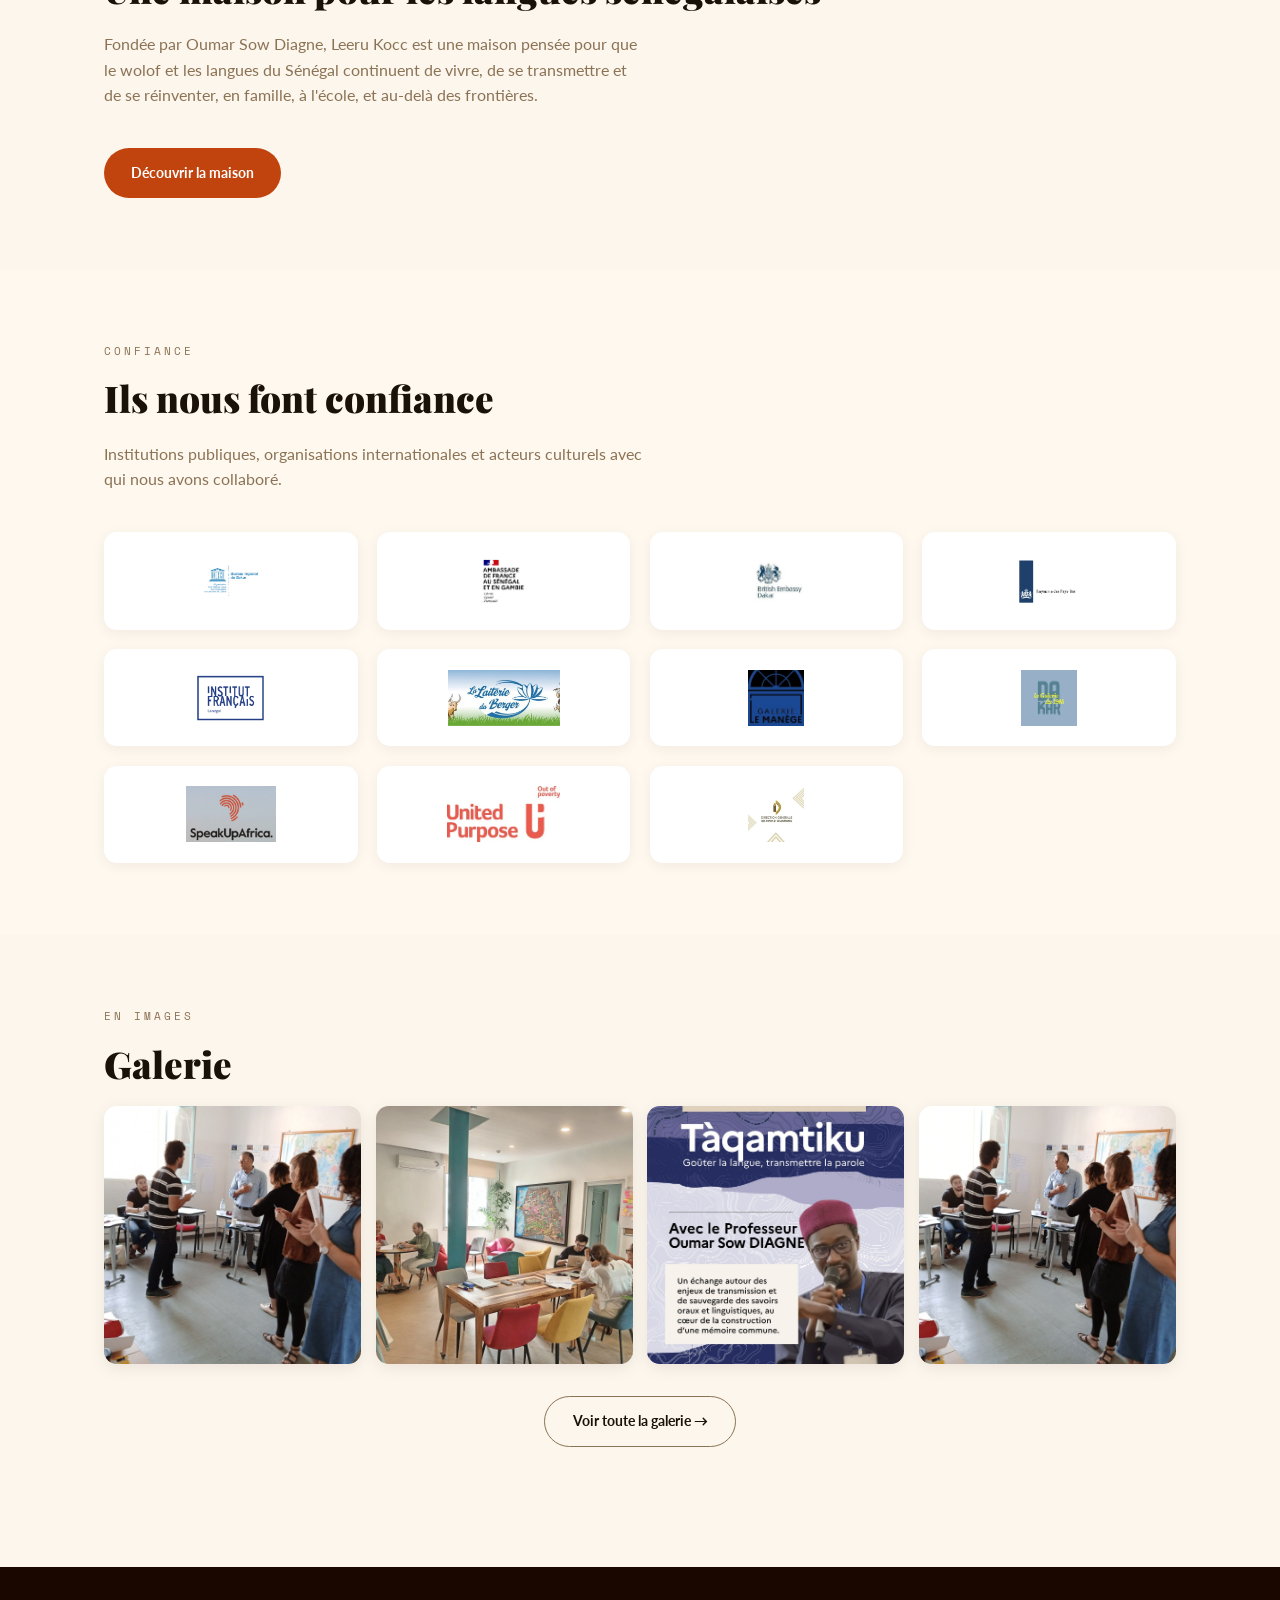
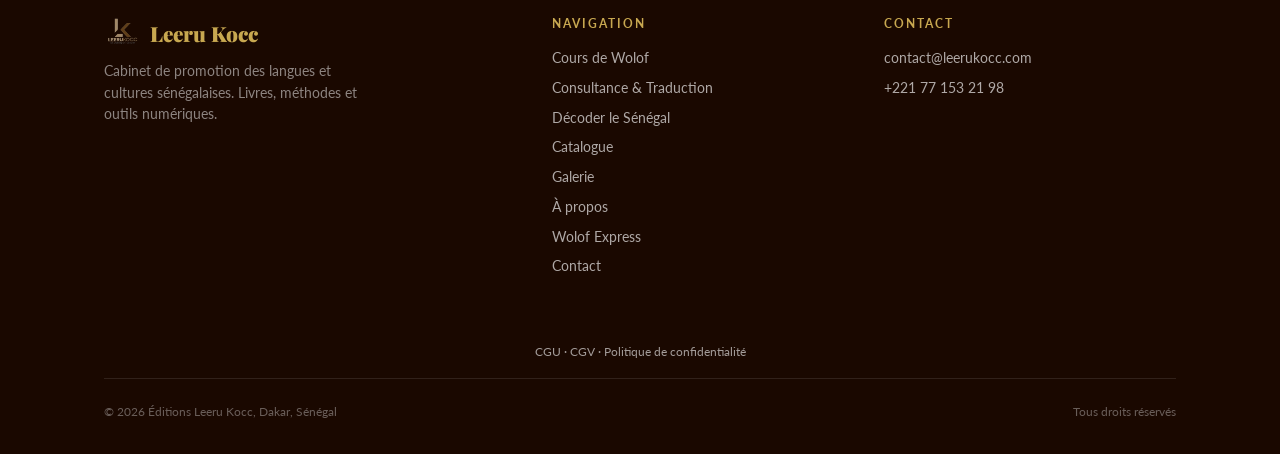
==== commit cd9acac0: "Add files via upload" ====
--- a/index.html
+++ b/index.html
@@ -144,9 +144,9 @@
       <div class="card book-card">
         <div class="book-cover" style="padding:0;overflow:hidden;"><img src="assets/img/livre-wolof-express.jpg" alt="Wolof Express, les mots pour vivre à Dakar" style="width:100%;height:100%;object-fit:cover;"></div>
         <div class="book-body">
-          <div class="book-meta" data-i18n="idx_book2Meta">Guide de poche + appli audio</div>
-          <p class="book-desc" data-i18n="idx_book2P">Les expressions essentielles du wolof, prononcées pour vous. Un livre qui parle : grâce à l'appli compagnon incluse.</p>
-          <a href="wolof-express.html" class="book-link" data-i18n="idx_book2Link">Découvrir →</a>
+          <div class="book-meta" data-i18n="idx_book2Meta">Appli + livre</div>
+          <p class="book-desc" data-i18n="idx_book2P">Les premiers mots du wolof, pour apprécier le Sénégal autrement. L'appli est disponible dès maintenant, le livre sort en décembre (précommande ouverte).</p>
+          <a href="wolof-express.html" class="book-link" data-i18n="idx_book2Link">Découvrir Wolof Express →</a>
         </div>
       </div>
 
